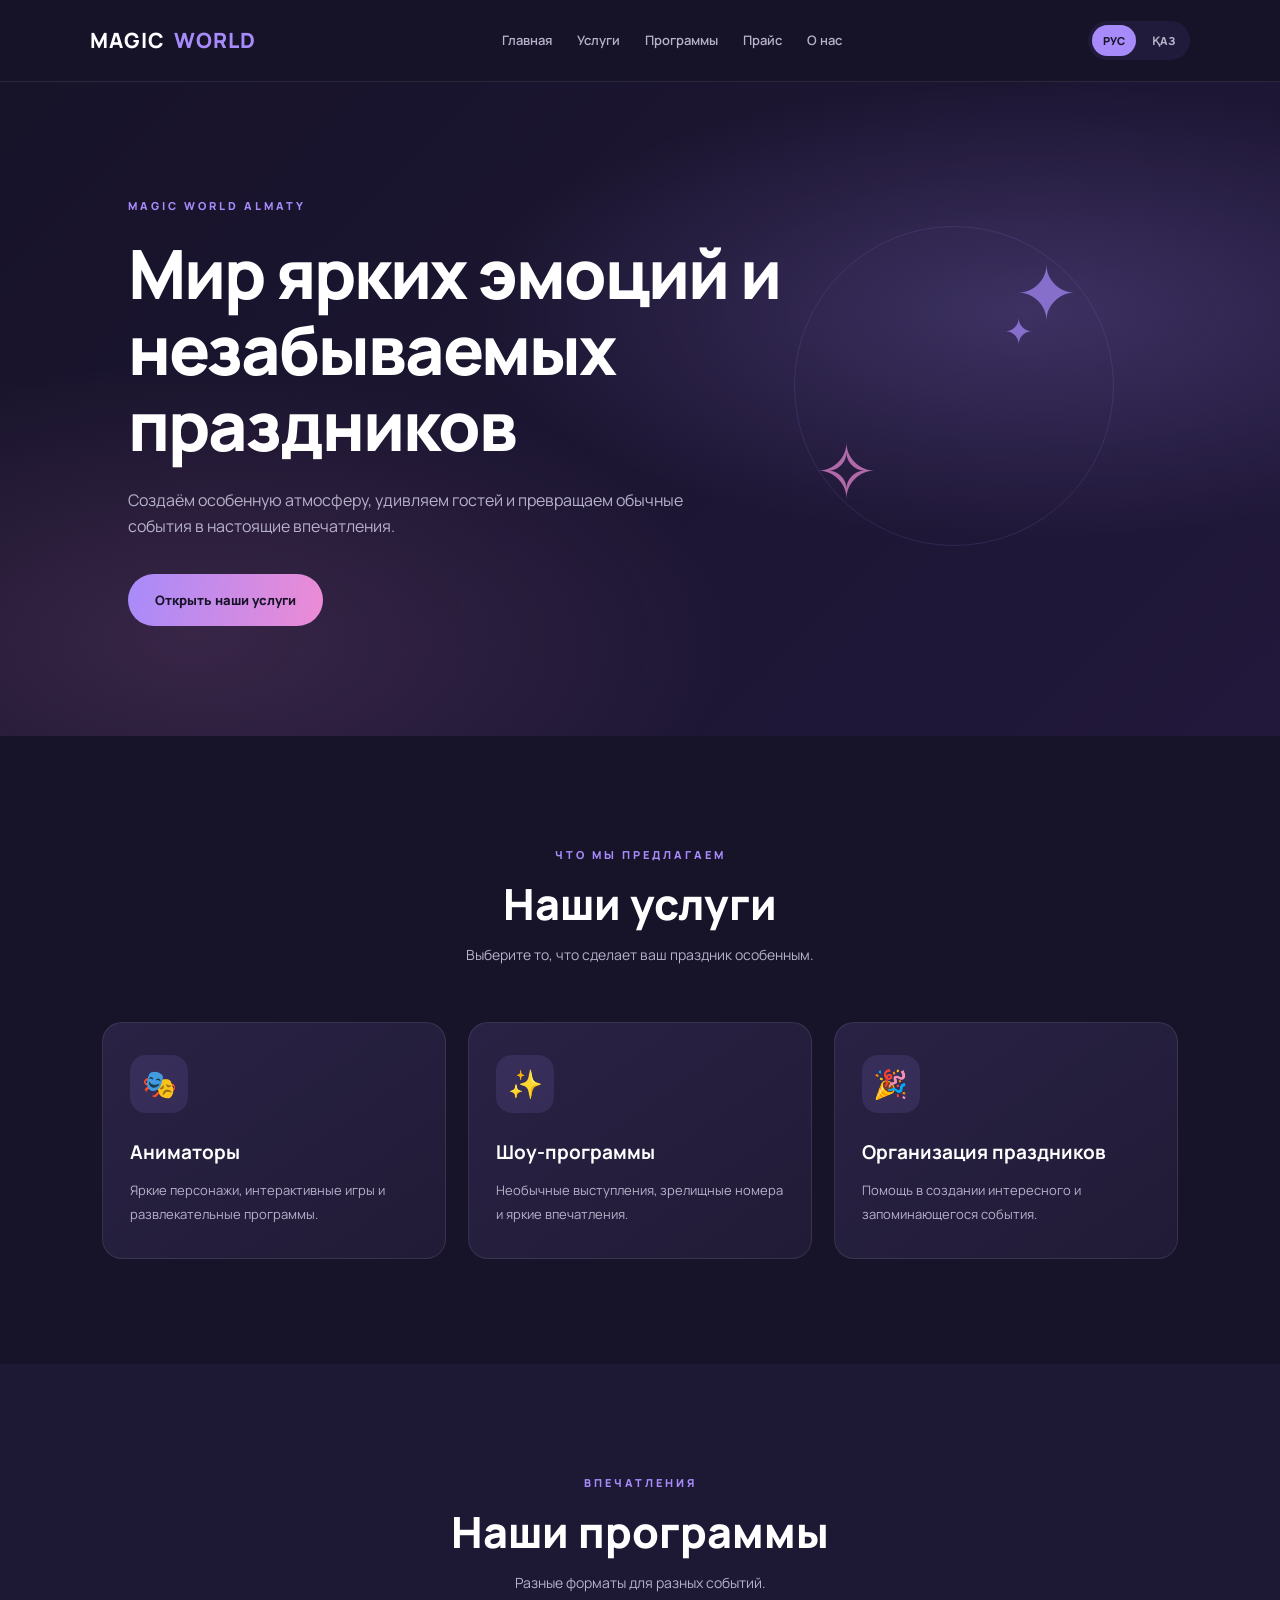
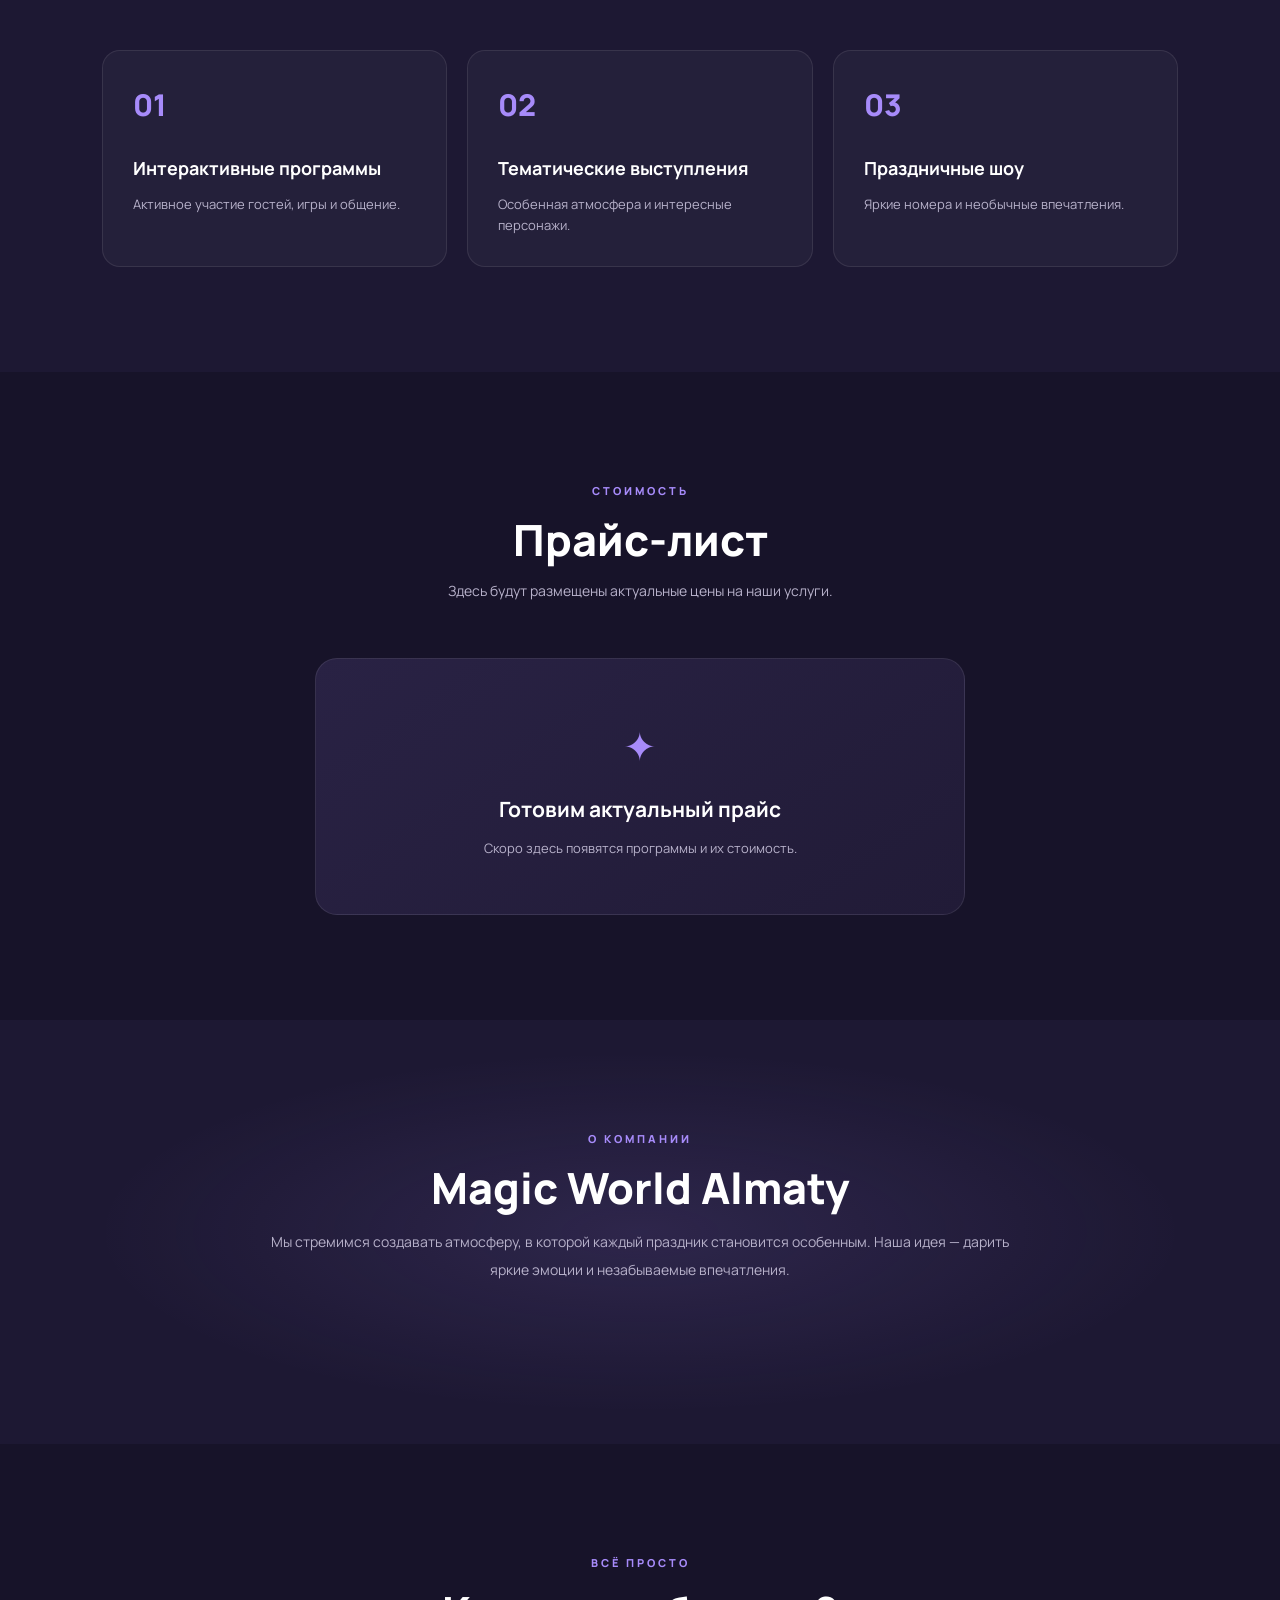
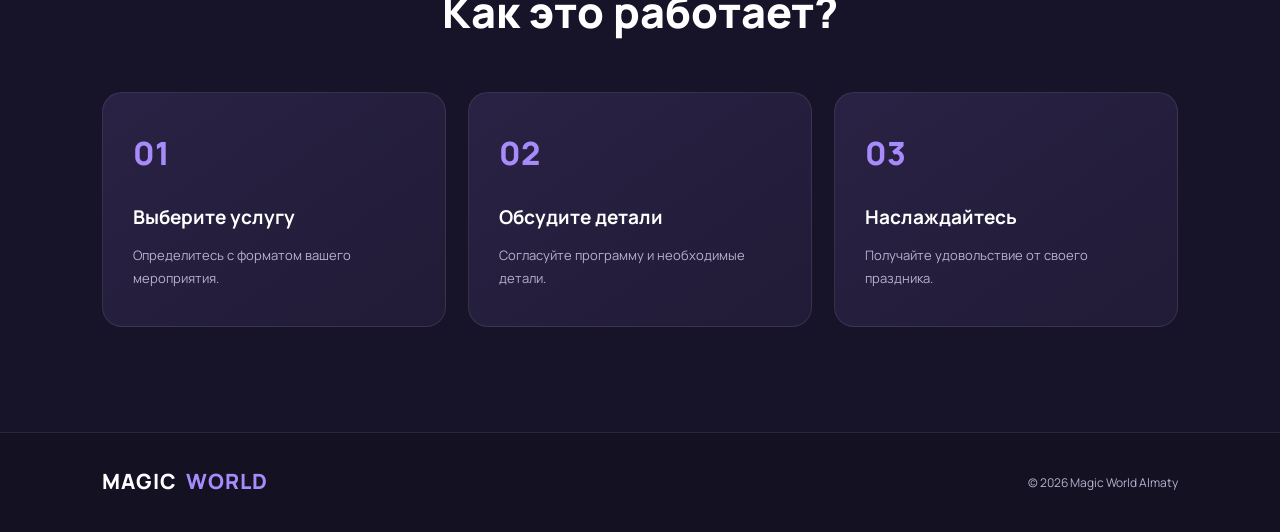
==== index.html @ 29c9ef35 "Add files via upload" ====
<!DOCTYPE html>
<html lang="ru">
<head>
    <meta charset="UTF-8">
    <meta name="viewport" content="width=device-width, initial-scale=1.0">
    <meta name="theme-color" content="#171329">

    <title>Magic World Almaty</title>

    <meta name="description" content="Magic World Almaty — организация праздников, аниматоры и шоу-программы.">

    <link rel="preconnect" href="https://fonts.googleapis.com">
    <link rel="preconnect" href="https://fonts.gstatic.com" crossorigin>
    <link href="https://fonts.googleapis.com/css2?family=Manrope:wght@400;500;600;700;800&display=swap" rel="stylesheet">

    <link rel="stylesheet" href="style.css">
</head>

<body>

<!-- HEADER -->

<header class="header">
    <a href="#home" class="logo">
        MAGIC <span>WORLD</span>
    </a>

    <nav class="nav">
        <a href="#home" data-ru="Главная" data-kz="Басты бет">Главная</a>
        <a href="#services" data-ru="Услуги" data-kz="Қызметтер">Услуги</a>
        <a href="#programs" data-ru="Программы" data-kz="Бағдарламалар">Программы</a>
        <a href="#prices" data-ru="Прайс" data-kz="Бағалар">Прайс</a>
        <a href="#about" data-ru="О нас" data-kz="Біз туралы">О нас</a>
    </nav>

    <div class="language">
        <button class="lang-btn active" data-lang="ru">РУС</button>
        <button class="lang-btn" data-lang="kz">ҚАЗ</button>
    </div>
</header>


<main>

    <!-- HERO -->

    <section class="hero" id="home">

        <div class="hero-content">

            <span class="eyebrow">
                MAGIC WORLD ALMATY
            </span>

            <h1
                data-ru="Мир ярких эмоций и незабываемых праздников"
                data-kz="Жарқын эмоциялар мен ұмытылмас мерекелер әлемі">
                Мир ярких эмоций и незабываемых праздников
            </h1>

            <p
                data-ru="Создаём особенную атмосферу, удивляем гостей и превращаем обычные события в настоящие впечатления."
                data-kz="Ерекше атмосфера сыйлап, қонақтарды таңғалдырып, қарапайым күндерді ұмытылмас сәттерге айналдырамыз.">
                Создаём особенную атмосферу, удивляем гостей и превращаем обычные события в настоящие впечатления.
            </p>

            <a href="#services" class="button"
               data-ru="Открыть наши услуги"
               data-kz="Қызметтерімізді көру">
                Открыть наши услуги
            </a>

        </div>

        <div class="hero-decoration">
            <span>✦</span>
            <span>✧</span>
            <span>✦</span>
        </div>

    </section>


    <!-- SERVICES -->

    <section class="section" id="services">

        <div class="section-title">

            <span class="eyebrow"
                  data-ru="ЧТО МЫ ПРЕДЛАГАЕМ"
                  data-kz="БІЗ НЕ ҰСЫНАМЫЗ">
                ЧТО МЫ ПРЕДЛАГАЕМ
            </span>

            <h2 data-ru="Наши услуги"
                data-kz="Біздің қызметтер">
                Наши услуги
            </h2>

            <p data-ru="Выберите то, что сделает ваш праздник особенным."
               data-kz="Мерекеңізді ерекше ететін қызметті таңдаңыз.">
                Выберите то, что сделает ваш праздник особенным.
            </p>

        </div>


        <div class="cards">

            <article class="card">
                <div class="card-icon">🎭</div>

                <h3 data-ru="Аниматоры"
                    data-kz="Аниматорлар">
                    Аниматоры
                </h3>

                <p data-ru="Яркие персонажи, интерактивные игры и развлекательные программы."
                   data-kz="Жарқын кейіпкерлер, интерактивті ойындар мен ойын-сауық бағдарламалары.">
                    Яркие персонажи, интерактивные игры и развлекательные программы.
                </p>
            </article>


            <article class="card">
                <div class="card-icon">✨</div>

                <h3 data-ru="Шоу-программы"
                    data-kz="Шоу бағдарламалар">
                    Шоу-программы
                </h3>

                <p data-ru="Необычные выступления, зрелищные номера и яркие впечатления."
                   data-kz="Ерекше қойылымдар, әсерлі өнер көрсету және жарқын әсерлер.">
                    Необычные выступления, зрелищные номера и яркие впечатления.
                </p>
            </article>


            <article class="card">
                <div class="card-icon">🎉</div>

                <h3 data-ru="Организация праздников"
                    data-kz="Мерекелерді ұйымдастыру">
                    Организация праздников
                </h3>

                <p data-ru="Помощь в создании интересного и запоминающегося события."
                   data-kz="Қызықты әрі есте қалатын іс-шара ұйымдастыруға көмектесеміз.">
                    Помощь в создании интересного и запоминающегося события.
                </p>
            </article>

        </div>

    </section>


    <!-- PROGRAMS -->

    <section class="section programs-section" id="programs">

        <div class="section-title">

            <span class="eyebrow"
                  data-ru="ВПЕЧАТЛЕНИЯ"
                  data-kz="ӘСЕРЛЕР">
                ВПЕЧАТЛЕНИЯ
            </span>

            <h2 data-ru="Наши программы"
                data-kz="Біздің бағдарламалар">
                Наши программы
            </h2>

            <p data-ru="Разные форматы для разных событий."
               data-kz="Әртүрлі іс-шараларға арналған бағдарламалар.">
                Разные форматы для разных событий.
            </p>

        </div>


        <div class="program-grid">

            <article class="program-card">
                <span class="program-number">01</span>

                <h3 data-ru="Интерактивные программы"
                    data-kz="Интерактивті бағдарламалар">
                    Интерактивные программы
                </h3>

                <p data-ru="Активное участие гостей, игры и общение."
                   data-kz="Қонақтардың белсенді қатысуы, ойындар мен қарым-қатынас.">
                    Активное участие гостей, игры и общение.
                </p>
            </article>


            <article class="program-card">
                <span class="program-number">02</span>

                <h3 data-ru="Тематические выступления"
                    data-kz="Тақырыптық қойылымдар">
                    Тематические выступления
                </h3>

                <p data-ru="Особенная атмосфера и интересные персонажи."
                   data-kz="Ерекше атмосфера мен қызықты кейіпкерлер.">
                    Особенная атмосфера и интересные персонажи.
                </p>
            </article>


            <article class="program-card">
                <span class="program-number">03</span>

                <h3 data-ru="Праздничные шоу"
                    data-kz="Мерекелік шоулар">
                    Праздничные шоу
                </h3>

                <p data-ru="Яркие номера и необычные впечатления."
                   data-kz="Жарқын қойылымдар мен ерекше әсерлер.">
                    Яркие номера и необычные впечатления.
                </p>
            </article>

        </div>

    </section>


    <!-- PRICES -->

    <section class="section price-section" id="prices">

        <div class="section-title">

            <span class="eyebrow"
                  data-ru="СТОИМОСТЬ"
                  data-kz="ҚҰНЫ">
                СТОИМОСТЬ
            </span>

            <h2 data-ru="Прайс-лист"
                data-kz="Бағалар тізімі">
                Прайс-лист
            </h2>

            <p data-ru="Здесь будут размещены актуальные цены на наши услуги."
               data-kz="Мұнда қызметтеріміздің өзекті бағалары орналастырылады.">
                Здесь будут размещены актуальные цены на наши услуги.
            </p>

        </div>


        <div class="price-placeholder">

            <span class="price-icon">✦</span>

            <h3 data-ru="Готовим актуальный прайс"
                data-kz="Өзекті бағаларды дайындап жатырмыз">
                Готовим актуальный прайс
            </h3>

            <p data-ru="Скоро здесь появятся программы и их стоимость."
               data-kz="Жақында мұнда бағдарламалар мен олардың бағалары пайда болады.">
                Скоро здесь появятся программы и их стоимость.
            </p>

        </div>

    </section>


    <!-- ABOUT -->

    <section class="section about-section" id="about">

        <div class="section-title">

            <span class="eyebrow"
                  data-ru="О КОМПАНИИ"
                  data-kz="КОМПАНИЯ ТУРАЛЫ">
                О КОМПАНИИ
            </span>

            <h2>Magic World Almaty</h2>

            <p data-ru="Мы стремимся создавать атмосферу, в которой каждый праздник становится особенным. Наша идея — дарить яркие эмоции и незабываемые впечатления."
               data-kz="Біз әр мерекені ерекше ететін атмосфера құруға тырысамыз. Біздің мақсатымыз — жарқын эмоциялар мен ұмытылмас әсерлер сыйлау.">
                Мы стремимся создавать атмосферу, в которой каждый праздник становится особенным. Наша идея — дарить яркие эмоции и незабываемые впечатления.
            </p>

        </div>

    </section>


    <!-- ORDER -->

    <section class="section order-section">

        <div class="section-title">

            <span class="eyebrow"
                  data-ru="ВСЁ ПРОСТО"
                  data-kz="БӘРІ ОҢАЙ">
                ВСЁ ПРОСТО
            </span>

            <h2 data-ru="Как это работает?"
                data-kz="Бұл қалай жұмыс істейді?">
                Как это работает?
            </h2>

        </div>


        <div class="cards">

            <article class="card">
                <span class="step">01</span>

                <h3 data-ru="Выберите услугу"
                    data-kz="Қызметті таңдаңыз">
                    Выберите услугу
                </h3>

                <p data-ru="Определитесь с форматом вашего мероприятия."
                   data-kz="Іс-шараңыздың форматын анықтаңыз.">
                    Определитесь с форматом вашего мероприятия.
                </p>
            </article>


            <article class="card">
                <span class="step">02</span>

                <h3 data-ru="Обсудите детали"
                    data-kz="Мәліметтерді талқылаңыз">
                    Обсудите детали
                </h3>

                <p data-ru="Согласуйте программу и необходимые детали."
                   data-kz="Бағдарлама мен қажетті мәліметтерді келісіңіз.">
                    Согласуйте программу и необходимые детали.
                </p>
            </article>


            <article class="card">
                <span class="step">03</span>

                <h3 data-ru="Наслаждайтесь"
                    data-kz="Ләззат алыңыз">
                    Наслаждайтесь
                </h3>

                <p data-ru="Получайте удовольствие от своего праздника."
                   data-kz="Мерекеңізден ләззат алыңыз.">
                    Получайте удовольствие от своего праздника.
                </p>
            </article>

        </div>

    </section>

</main>


<!-- FOOTER -->

<footer class="footer">
    <a href="#home" class="logo">
        MAGIC <span>WORLD</span>
    </a>

    <p>© 2026 Magic World Almaty</p>
</footer>


<script src="script.js"></script>

</body>
</html>
---- style.css ----
/* =========================
   ОСНОВНЫЕ НАСТРОЙКИ
========================= */

:root {
    --background: #171329;
    --background-light: #211b3b;
    --card: #241e40;
    --accent: #a78bfa;
    --accent-pink: #ed8bd5;
    --text: #ffffff;
    --muted: #b7b1ca;
    --border: rgba(255,255,255,0.09);
}

* {
    margin: 0;
    padding: 0;
    box-sizing: border-box;
}

html {
    scroll-behavior: smooth;
    scroll-padding-top: 90px;
}

body {
    font-family: 'Manrope', sans-serif;
    background: var(--background);
    color: var(--text);
    line-height: 1.6;
    overflow-x: hidden;
}

a {
    color: inherit;
    text-decoration: none;
}

button {
    font: inherit;
}


/* =========================
   HEADER
========================= */

.header {
    width: 100%;
    min-height: 82px;
    padding: 18px 7%;
    display: flex;
    align-items: center;
    justify-content: space-between;
    gap: 25px;
    background: rgba(23,19,41,0.94);
    border-bottom: 1px solid var(--border);
    position: sticky;
    top: 0;
    z-index: 100;
    backdrop-filter: blur(18px);
}

.logo {
    font-size: 21px;
    font-weight: 800;
    letter-spacing: 1px;
    white-space: nowrap;
}

.logo span {
    color: var(--accent);
    margin-left: 4px;
}

.nav {
    display: flex;
    align-items: center;
    justify-content: center;
    gap: 25px;
}

.nav a {
    color: var(--muted);
    font-size: 13px;
    font-weight: 600;
    transition: 0.3s;
}

.nav a:hover {
    color: var(--accent);
}

.language {
    display: flex;
    align-items: center;
    gap: 5px;
    padding: 4px;
    background: var(--background-light);
    border-radius: 30px;
}

.lang-btn {
    border: none;
    background: transparent;
    color: var(--muted);
    padding: 7px 11px;
    border-radius: 25px;
    cursor: pointer;
    font-size: 11px;
    font-weight: 800;
    transition: 0.3s;
}

.lang-btn.active {
    background: var(--accent);
    color: #171329;
}


/* =========================
   HERO
========================= */

.hero {
    min-height: 650px;
    padding: 110px 10%;
    position: relative;
    display: flex;
    align-items: center;
    overflow: hidden;
    background:
        radial-gradient(ellipse at 80% 35%, rgba(167,139,250,0.23), transparent 38%),
        radial-gradient(ellipse at 15% 85%, rgba(237,139,213,0.14), transparent 35%),
        linear-gradient(135deg, #171329, #21183b);
}

.hero-content {
    max-width: 760px;
    position: relative;
    z-index: 2;
}

.eyebrow {
    display: inline-block;
    color: var(--accent);
    font-size: 11px;
    font-weight: 800;
    letter-spacing: 3px;
    margin-bottom: 20px;
}

.hero h1 {
    font-size: clamp(38px, 5.5vw, 68px);
    line-height: 1.12;
    font-weight: 800;
    letter-spacing: -2px;
    max-width: 800px;
    margin-bottom: 25px;
}

.hero p {
    color: var(--muted);
    font-size: 16px;
    max-width: 570px;
    margin-bottom: 35px;
}

.button {
    display: inline-flex;
    align-items: center;
    justify-content: center;
    min-height: 52px;
    padding: 14px 27px;
    border-radius: 30px;
    background: linear-gradient(100deg, var(--accent), var(--accent-pink));
    color: #171329;
    font-size: 13px;
    font-weight: 800;
    transition: 0.3s;
}

.button:hover {
    transform: translateY(-4px);
    box-shadow: 0 12px 35px rgba(167,139,250,0.25);
}

.hero-decoration {
    position: absolute;
    right: 13%;
    top: 22%;
    width: 320px;
    height: 320px;
    border: 1px solid rgba(167,139,250,0.2);
    border-radius: 50%;
    display: flex;
    align-items: center;
    justify-content: center;
    color: var(--accent);
    font-size: 75px;
    opacity: 0.7;
}

.hero-decoration span:nth-child(1) {
    position: absolute;
    top: 5px;
    right: 35px;
}

.hero-decoration span:nth-child(2) {
    position: absolute;
    bottom: 15px;
    left: 20px;
    color: var(--accent-pink);
}

.hero-decoration span:nth-child(3) {
    font-size: 35px;
    transform: translate(65px, -55px);
}


/* =========================
   ОБЩИЕ СЕКЦИИ
========================= */

.section {
    padding: 105px 8%;
}

.section-title {
    max-width: 680px;
    margin: 0 auto 55px;
    text-align: center;
}

.section-title h2 {
    font-size: clamp(30px, 4vw, 43px);
    line-height: 1.2;
    margin-bottom: 15px;
    font-weight: 800;
}

.section-title p {
    color: var(--muted);
    font-size: 14px;
}

.section-title .eyebrow {
    margin-bottom: 14px;
}


/* =========================
   КАРТОЧКИ УСЛУГ
========================= */

.cards {
    display: grid;
    grid-template-columns: repeat(3, 1fr);
    gap: 22px;
    max-width: 1150px;
    margin: 0 auto;
}

.card {
    padding: 32px 27px;
    background: linear-gradient(145deg, #292244, #211b37);
    border: 1px solid var(--border);
    border-radius: 20px;
    transition: 0.3s;
}

.card:hover {
    transform: translateY(-7px);
    border-color: rgba(167,139,250,0.5);
    box-shadow: 0 18px 45px rgba(0,0,0,0.2);
}

.card-icon {
    width: 58px;
    height: 58px;
    display: flex;
    align-items: center;
    justify-content: center;
    background: rgba(167,139,250,0.12);
    border-radius: 16px;
    font-size: 28px;
    margin-bottom: 24px;
}

.card h3 {
    font-size: 19px;
    margin-bottom: 12px;
}

.card p {
    color: var(--muted);
    font-size: 13px;
    line-height: 1.8;
}


/* =========================
   ПРОГРАММЫ
========================= */

.programs-section {
    background: #1d1833;
}

.program-grid {
    display: grid;
    grid-template-columns: repeat(3, 1fr);
    gap: 20px;
    max-width: 1150px;
    margin: 0 auto;
}

.program-card {
    padding: 30px;
    border-radius: 18px;
    background: rgba(255,255,255,0.035);
    border: 1px solid var(--border);
    transition: 0.3s;
}

.program-card:hover {
    background: rgba(167,139,250,0.08);
    border-color: var(--accent);
}

.program-number {
    display: block;
    color: var(--accent);
    font-size: 30px;
    font-weight: 800;
    margin-bottom: 25px;
}

.program-card h3 {
    font-size: 18px;
    margin-bottom: 12px;
}

.program-card p {
    color: var(--muted);
    font-size: 13px;
}


/* =========================
   ПРАЙС
========================= */

.price-placeholder {
    max-width: 650px;
    margin: 0 auto;
    padding: 55px 30px;
    text-align: center;
    border-radius: 22px;
    background: linear-gradient(145deg, #292244, #211b37);
    border: 1px solid var(--border);
}

.price-icon {
    display: block;
    font-size: 40px;
    color: var(--accent);
    margin-bottom: 15px;
}

.price-placeholder h3 {
    font-size: 21px;
    margin-bottom: 12px;
}

.price-placeholder p {
    color: var(--muted);
    font-size: 13px;
}


/* =========================
   О НАС
========================= */

.about-section {
    background:
        radial-gradient(ellipse at 50% 50%, rgba(167,139,250,0.12), transparent 60%),
        #1d1833;
}

.about-section .section-title {
    max-width: 760px;
}

.about-section .section-title p {
    line-height: 2;
}


/* =========================
   КАК ЗАКАЗАТЬ
========================= */

.step {
    display: block;
    color: var(--accent);
    font-size: 32px;
    font-weight: 800;
    margin-bottom: 22px;
}

.order-section .card {
    padding: 35px 30px;
}


/* =========================
   FOOTER
========================= */

.footer {
    min-height: 100px;
    padding: 25px 8%;
    display: flex;
    align-items: center;
    justify-content: space-between;
    gap: 20px;
    border-top: 1px solid var(--border);
    background: #141123;
}

.footer p {
    color: var(--muted);
    font-size: 12px;
}


/* =========================
   АНИМАЦИИ
========================= */

@keyframes fadeUp {
    from {
        opacity: 0;
        transform: translateY(25px);
    }

    to {
        opacity: 1;
        transform: translateY(0);
    }
}

.hero-content {
    animation: fadeUp 0.8s ease both;
}


/* =========================
   АДАПТАЦИЯ
========================= */

@media (max-width: 950px) {

    .header {
        padding: 17px 5%;
        flex-wrap: wrap;
    }

    .nav {
        order: 3;
        width: 100%;
        justify-content: center;
        flex-wrap: wrap;
        gap: 16px;
    }

    .hero {
        min-height: 570px;
        padding: 90px 7%;
    }

    .hero-decoration {
        right: -100px;
        opacity: 0.25;
    }

    .section {
        padding: 85px 6%;
    }

    .cards,
    .program-grid {
        grid-template-columns: repeat(2, 1fr);
    }
}


@media (max-width: 600px) {

    .header {
        min-height: auto;
        gap: 12px;
    }

    .logo {
        font-size: 18px;
    }

    .nav {
        gap: 12px 18px;
    }

    .nav a {
        font-size: 11px;
    }

    .lang-btn {
        padding: 6px 9px;
        font-size: 10px;
    }

    .hero {
        min-height: 570px;
        padding: 85px 7%;
    }

    .hero h1 {
        font-size: 40px;
        letter-spacing: -1.5px;
    }

    .hero p {
        font-size: 14px;
    }

    .hero-decoration {
        width: 230px;
        height: 230px;
        right: -110px;
        top: 10%;
    }

    .section {
        padding: 75px 6%;
    }

    .section-title {
        margin-bottom: 38px;
    }

    .section-title h2 {
        font-size: 31px;
    }

    .cards,
    .program-grid {
        grid-template-columns: 1fr;
        gap: 15px;
    }

    .card,
    .program-card {
        padding: 26px 23px;
    }

    .price-placeholder {
        padding: 40px 20px;
    }

    .footer {
        flex-direction: column;
        text-align: center;
    }
}
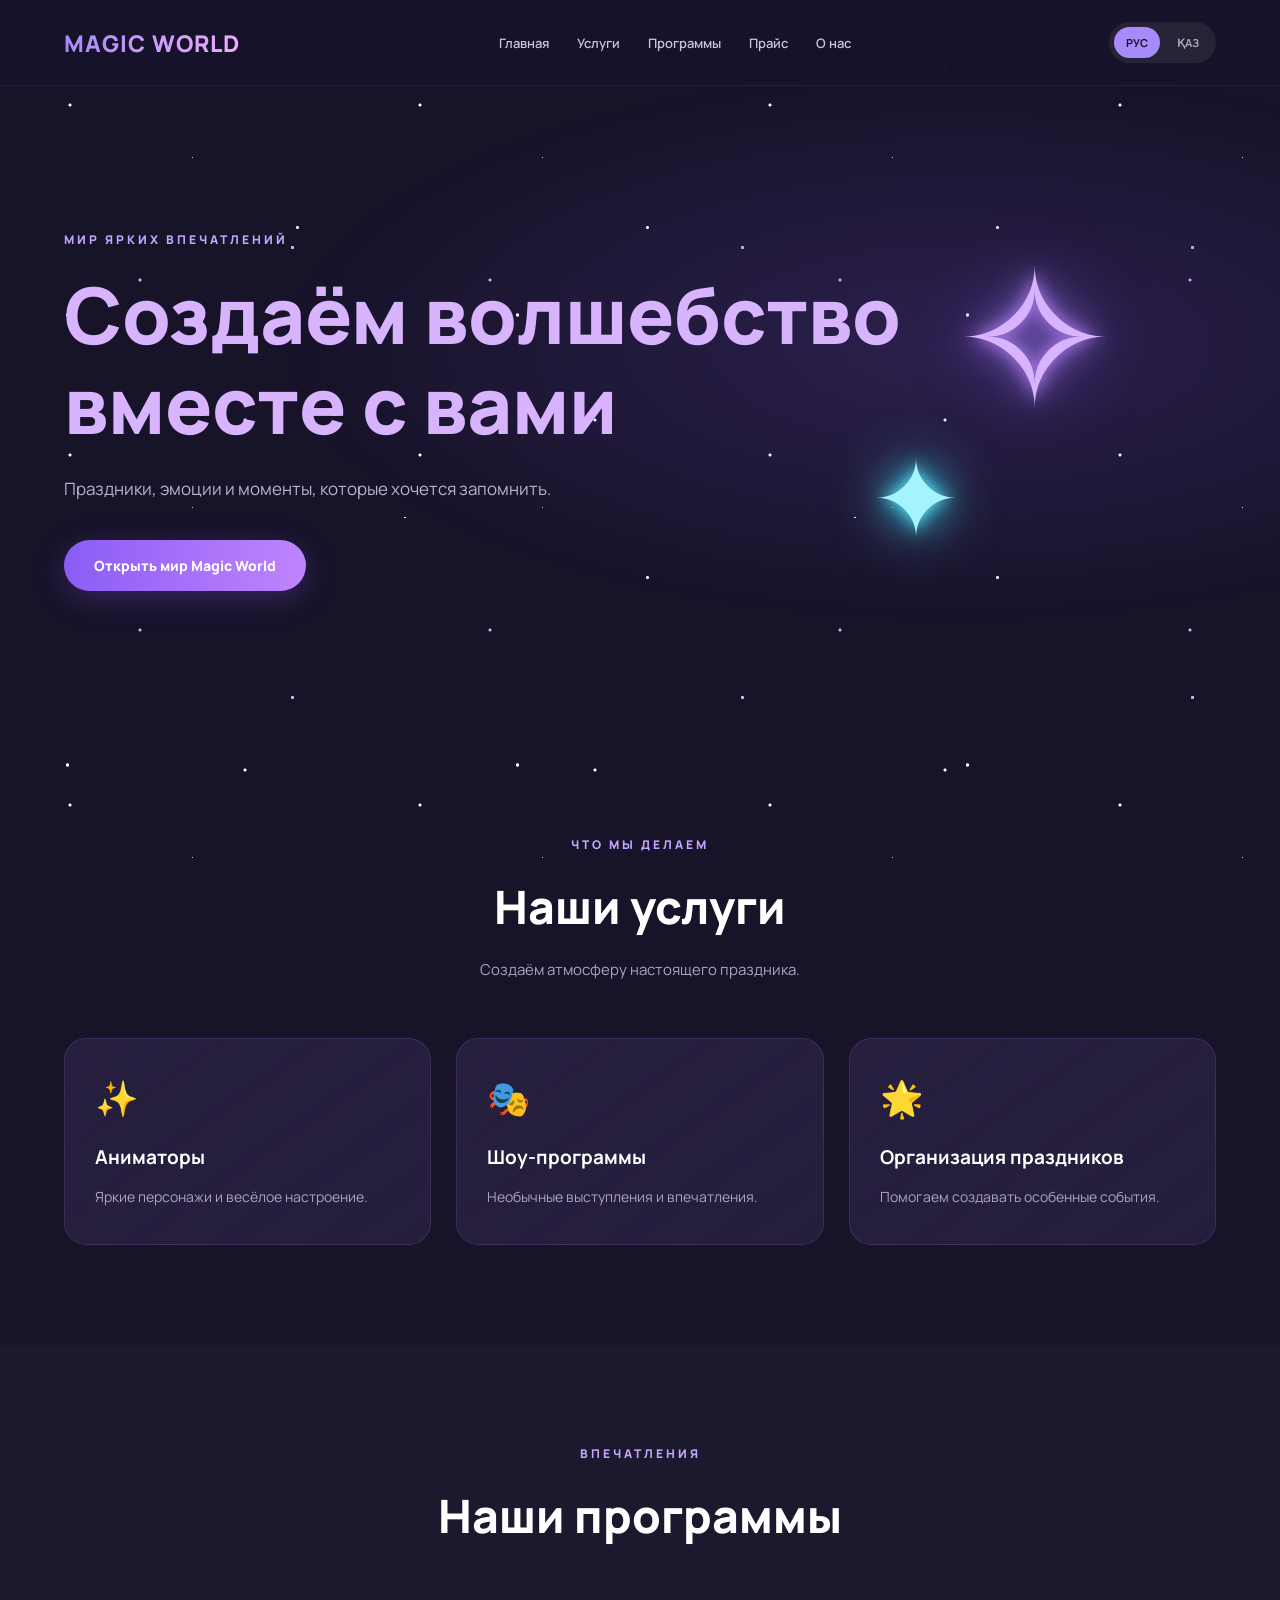
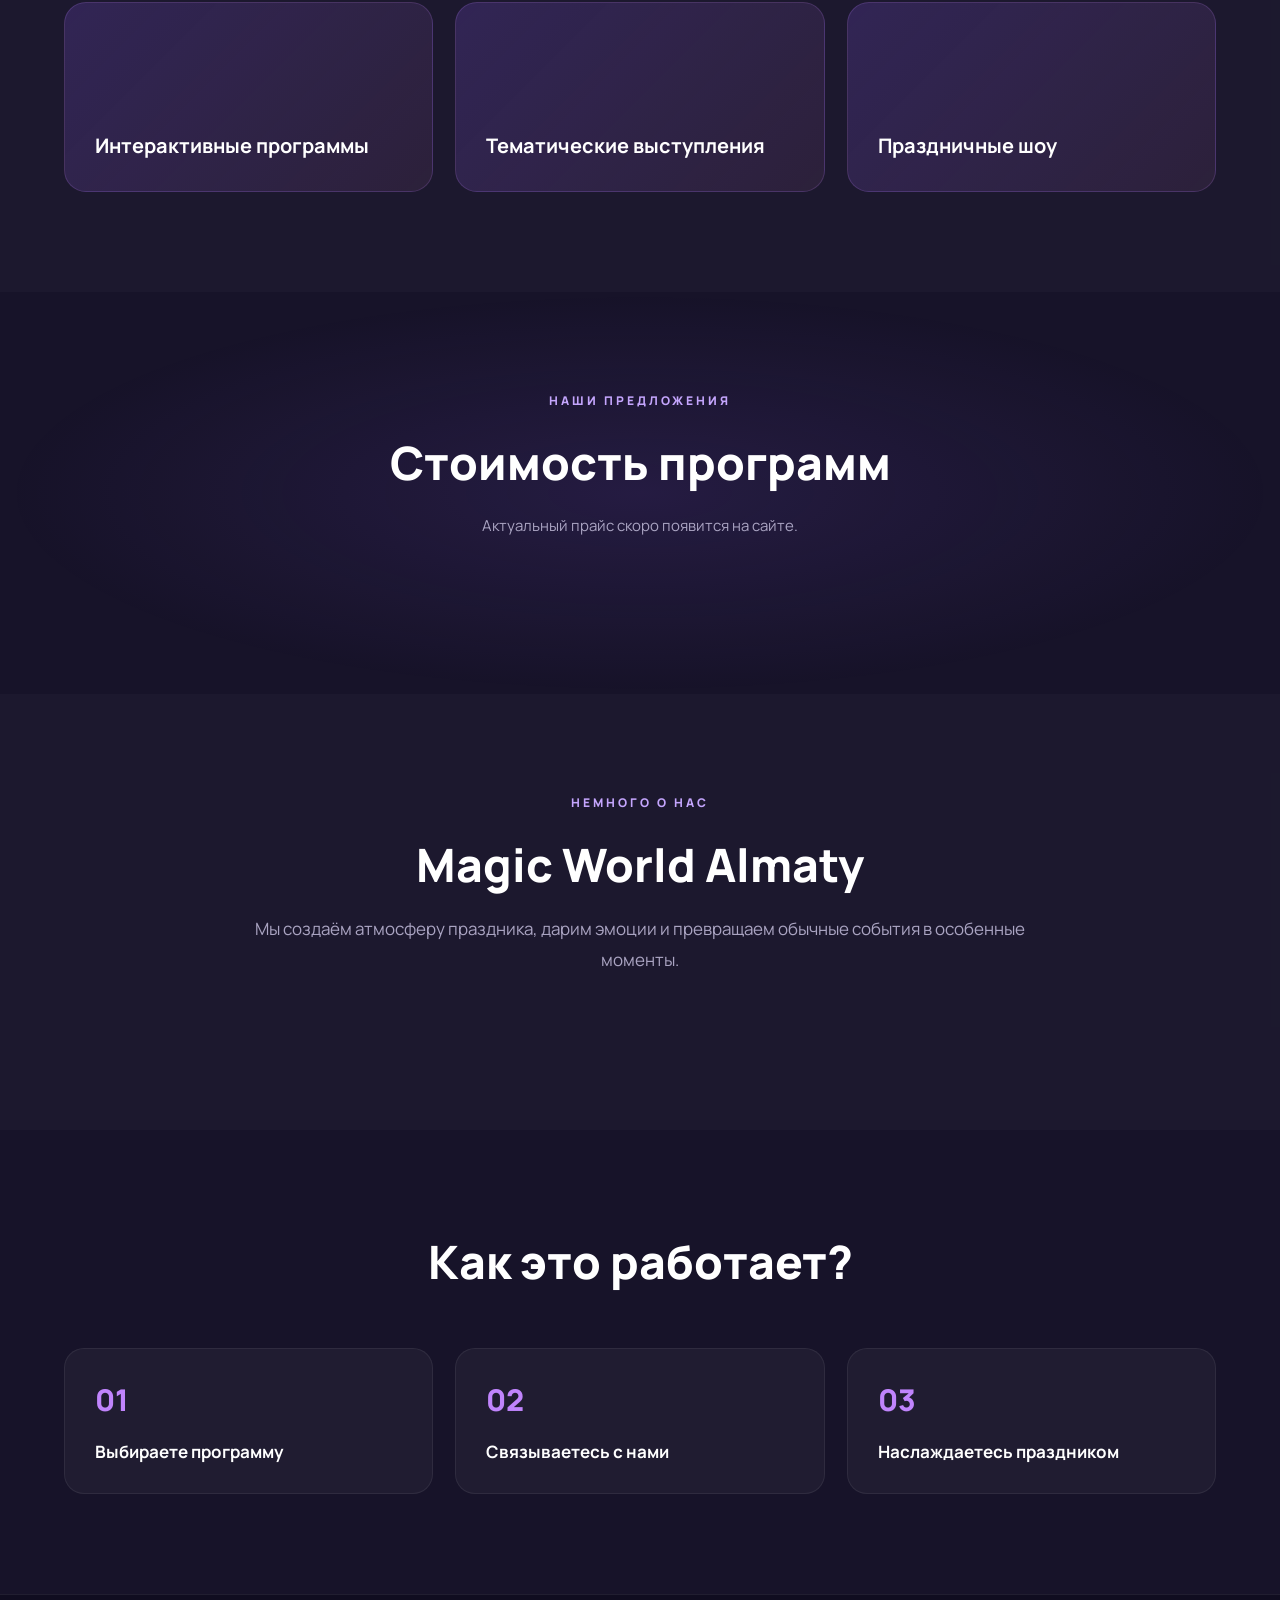
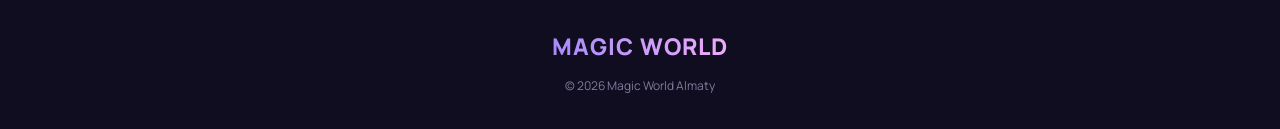
==== commit e4ec6c7f: "Update index.html" ====
--- a/index.html
+++ b/index.html
@@ -3,14 +3,13 @@
 <head>
     <meta charset="UTF-8">
     <meta name="viewport" content="width=device-width, initial-scale=1.0">
-    <meta name="theme-color" content="#171329">
 
     <title>Magic World Almaty</title>
-
-    <meta name="description" content="Magic World Almaty — организация праздников, аниматоры и шоу-программы.">
+    <meta name="description" content="Magic World Almaty — мир ярких праздников и незабываемых впечатлений.">
 
     <link rel="preconnect" href="https://fonts.googleapis.com">
     <link rel="preconnect" href="https://fonts.gstatic.com" crossorigin>
+
     <link href="https://fonts.googleapis.com/css2?family=Manrope:wght@400;500;600;700;800&display=swap" rel="stylesheet">
 
     <link rel="stylesheet" href="style.css">
@@ -18,374 +17,286 @@
 
 <body>
 
-<!-- HEADER -->
-
-<header class="header">
-    <a href="#home" class="logo">
-        MAGIC <span>WORLD</span>
-    </a>
-
-    <nav class="nav">
-        <a href="#home" data-ru="Главная" data-kz="Басты бет">Главная</a>
-        <a href="#services" data-ru="Услуги" data-kz="Қызметтер">Услуги</a>
-        <a href="#programs" data-ru="Программы" data-kz="Бағдарламалар">Программы</a>
-        <a href="#prices" data-ru="Прайс" data-kz="Бағалар">Прайс</a>
-        <a href="#about" data-ru="О нас" data-kz="Біз туралы">О нас</a>
-    </nav>
-
-    <div class="language">
-        <button class="lang-btn active" data-lang="ru">РУС</button>
-        <button class="lang-btn" data-lang="kz">ҚАЗ</button>
-    </div>
-</header>
-
-
-<main>
-
-    <!-- HERO -->
-
-    <section class="hero" id="home">
-
-        <div class="hero-content">
-
-            <span class="eyebrow">
-                MAGIC WORLD ALMATY
-            </span>
-
-            <h1
-                data-ru="Мир ярких эмоций и незабываемых праздников"
-                data-kz="Жарқын эмоциялар мен ұмытылмас мерекелер әлемі">
-                Мир ярких эмоций и незабываемых праздников
-            </h1>
-
-            <p
-                data-ru="Создаём особенную атмосферу, удивляем гостей и превращаем обычные события в настоящие впечатления."
-                data-kz="Ерекше атмосфера сыйлап, қонақтарды таңғалдырып, қарапайым күндерді ұмытылмас сәттерге айналдырамыз.">
-                Создаём особенную атмосферу, удивляем гостей и превращаем обычные события в настоящие впечатления.
-            </p>
-
-            <a href="#services" class="button"
-               data-ru="Открыть наши услуги"
-               data-kz="Қызметтерімізді көру">
-                Открыть наши услуги
+    <!-- ЗВЁЗДНЫЙ ФОН -->
+    <div class="stars"></div>
+
+    <!-- ШАПКА -->
+    <header class="header">
+        <div class="container header-content">
+
+            <a href="#home" class="logo">
+                MAGIC WORLD
             </a>
 
+            <nav class="nav">
+                <a href="#home" data-ru="Главная" data-kz="Басты бет">Главная</a>
+                <a href="#services" data-ru="Услуги" data-kz="Қызметтер">Услуги</a>
+                <a href="#programs" data-ru="Программы" data-kz="Бағдарламалар">Программы</a>
+                <a href="#prices" data-ru="Прайс" data-kz="Бағалар">Прайс</a>
+                <a href="#about" data-ru="О нас" data-kz="Біз туралы">О нас</a>
+            </nav>
+
+            <div class="language-switch">
+                <button class="lang-btn active" data-lang="ru">РУС</button>
+                <button class="lang-btn" data-lang="kz">ҚАЗ</button>
+            </div>
+
         </div>
-
-        <div class="hero-decoration">
-            <span>✦</span>
-            <span>✧</span>
-            <span>✦</span>
+    </header>
+
+
+    <!-- ГЛАВНАЯ -->
+    <main>
+
+        <section class="hero" id="home">
+            <div class="container hero-content">
+
+                <p class="hero-label"
+                   data-ru="МИР ЯРКИХ ВПЕЧАТЛЕНИЙ"
+                   data-kz="ЖАРҚЫН ӘСЕРЛЕР ӘЛЕМІ">
+                    МИР ЯРКИХ ВПЕЧАТЛЕНИЙ
+                </p>
+
+                <h1>
+                    <span data-ru="Создаём" data-kz="Біз">Создаём</span>
+                    <span class="gradient-text"
+                          data-ru="волшебство"
+                          data-kz="ғажайып">
+                        волшебство
+                    </span>
+                    <br>
+                    <span data-ru="вместе с вами"
+                          data-kz="сізбен бірге">
+                        вместе с вами
+                    </span>
+                </h1>
+
+                <p class="hero-description"
+                   data-ru="Праздники, эмоции и моменты, которые хочется запомнить."
+                   data-kz="Есте қалатын мерекелер, эмоциялар мен сәттер.">
+                    Праздники, эмоции и моменты, которые хочется запомнить.
+                </p>
+
+                <a href="#services" class="main-button"
+                   data-ru="Открыть мир Magic World"
+                   data-kz="Magic World әлемін ашу">
+                    Открыть мир Magic World
+                </a>
+
+            </div>
+        </section>
+
+
+        <!-- УСЛУГИ -->
+        <section class="section" id="services">
+            <div class="container">
+
+                <div class="section-heading">
+                    <p class="section-label"
+                       data-ru="ЧТО МЫ ДЕЛАЕМ"
+                       data-kz="БІЗ НЕ ІСТЕЙМІЗ">
+                        ЧТО МЫ ДЕЛАЕМ
+                    </p>
+
+                    <h2 data-ru="Наши услуги"
+                        data-kz="Біздің қызметтер">
+                        Наши услуги
+                    </h2>
+
+                    <p data-ru="Создаём атмосферу настоящего праздника."
+                       data-kz="Нағыз мерекелік көңіл күй сыйлаймыз.">
+                        Создаём атмосферу настоящего праздника.
+                    </p>
+                </div>
+
+                <div class="services-grid">
+
+                    <div class="service-card">
+                        <div class="card-icon">✨</div>
+                        <h3 data-ru="Аниматоры" data-kz="Аниматорлар">Аниматоры</h3>
+                        <p data-ru="Яркие персонажи и весёлое настроение."
+                           data-kz="Жарқын кейіпкерлер мен көтеріңкі көңіл күй.">
+                            Яркие персонажи и весёлое настроение.
+                        </p>
+                    </div>
+
+                    <div class="service-card">
+                        <div class="card-icon">🎭</div>
+                        <h3 data-ru="Шоу-программы" data-kz="Шоу бағдарламалар">Шоу-программы</h3>
+                        <p data-ru="Необычные выступления и впечатления."
+                           data-kz="Ерекше қойылымдар мен әсерлер.">
+                            Необычные выступления и впечатления.
+                        </p>
+                    </div>
+
+                    <div class="service-card">
+                        <div class="card-icon">🌟</div>
+                        <h3 data-ru="Организация праздников"
+                            data-kz="Мерекелерді ұйымдастыру">
+                            Организация праздников
+                        </h3>
+                        <p data-ru="Помогаем создавать особенные события."
+                           data-kz="Ерекше іс-шаралар ұйымдастыруға көмектесеміз.">
+                            Помогаем создавать особенные события.
+                        </p>
+                    </div>
+
+                </div>
+            </div>
+        </section>
+
+
+        <!-- ПРОГРАММЫ -->
+        <section class="section programs-section" id="programs">
+            <div class="container">
+
+                <div class="section-heading">
+                    <p class="section-label"
+                       data-ru="ВПЕЧАТЛЕНИЯ"
+                       data-kz="ӘСЕРЛЕР">
+                        ВПЕЧАТЛЕНИЯ
+                    </p>
+
+                    <h2 data-ru="Наши программы"
+                        data-kz="Біздің бағдарламалар">
+                        Наши программы
+                    </h2>
+                </div>
+
+                <div class="programs-grid">
+
+                    <div class="program-card">
+                        <h3 data-ru="Интерактивные программы"
+                            data-kz="Интерактивті бағдарламалар">
+                            Интерактивные программы
+                        </h3>
+                    </div>
+
+                    <div class="program-card">
+                        <h3 data-ru="Тематические выступления"
+                            data-kz="Тақырыптық қойылымдар">
+                            Тематические выступления
+                        </h3>
+                    </div>
+
+                    <div class="program-card">
+                        <h3 data-ru="Праздничные шоу"
+                            data-kz="Мерекелік шоулар">
+                            Праздничные шоу
+                        </h3>
+                    </div>
+
+                </div>
+            </div>
+        </section>
+
+
+        <!-- ПРАЙС -->
+        <section class="section price-section" id="prices">
+            <div class="container">
+
+                <div class="section-heading">
+                    <p class="section-label"
+                       data-ru="НАШИ ПРЕДЛОЖЕНИЯ"
+                       data-kz="БІЗДІҢ ҰСЫНЫСТАР">
+                        НАШИ ПРЕДЛОЖЕНИЯ
+                    </p>
+
+                    <h2 data-ru="Стоимость программ"
+                        data-kz="Бағдарламалардың бағасы">
+                        Стоимость программ
+                    </h2>
+
+                    <p data-ru="Актуальный прайс скоро появится на сайте."
+                       data-kz="Жаңартылған бағалар жақында сайтта жарияланады.">
+                        Актуальный прайс скоро появится на сайте.
+                    </p>
+                </div>
+
+            </div>
+        </section>
+
+
+        <!-- О НАС -->
+        <section class="section about-section" id="about">
+            <div class="container">
+
+                <div class="section-heading">
+                    <p class="section-label"
+                       data-ru="НЕМНОГО О НАС"
+                       data-kz="БІЗ ТУРАЛЫ">
+                        НЕМНОГО О НАС
+                    </p>
+
+                    <h2 data-ru="Magic World Almaty"
+                        data-kz="Magic World Almaty">
+                        Magic World Almaty
+                    </h2>
+
+                    <p data-ru="Мы создаём атмосферу праздника, дарим эмоции и превращаем обычные события в особенные моменты."
+                       data-kz="Біз мерекелік көңіл күй сыйлап, қарапайым сәттерді ерекше естеліктерге айналдырамыз.">
+                        Мы создаём атмосферу праздника, дарим эмоции и превращаем обычные события в особенные моменты.
+                    </p>
+                </div>
+
+            </div>
+        </section>
+
+
+        <!-- КАК МЫ РАБОТАЕМ -->
+        <section class="section steps-section">
+            <div class="container">
+
+                <div class="section-heading">
+                    <h2 data-ru="Как это работает?"
+                        data-kz="Бұл қалай жұмыс істейді?">
+                        Как это работает?
+                    </h2>
+                </div>
+
+                <div class="steps-grid">
+
+                    <div class="step-card">
+                        <span>01</span>
+                        <h3 data-ru="Выбираете программу"
+                            data-kz="Бағдарламаны таңдайсыз">
+                            Выбираете программу
+                        </h3>
+                    </div>
+
+                    <div class="step-card">
+                        <span>02</span>
+                        <h3 data-ru="Связываетесь с нами"
+                            data-kz="Бізбен байланысасыз">
+                            Связываетесь с нами
+                        </h3>
+                    </div>
+
+                    <div class="step-card">
+                        <span>03</span>
+                        <h3 data-ru="Наслаждаетесь праздником"
+                            data-kz="Мерекеден ләззат аласыз">
+                            Наслаждаетесь праздником
+                        </h3>
+                    </div>
+
+                </div>
+            </div>
+        </section>
+
+    </main>
+
+
+    <!-- ПОДВАЛ -->
+    <footer class="footer">
+        <div class="container">
+            <a href="#home" class="logo">MAGIC WORLD</a>
+            <p>© 2026 Magic World Almaty</p>
         </div>
-
-    </section>
-
-
-    <!-- SERVICES -->
-
-    <section class="section" id="services">
-
-        <div class="section-title">
-
-            <span class="eyebrow"
-                  data-ru="ЧТО МЫ ПРЕДЛАГАЕМ"
-                  data-kz="БІЗ НЕ ҰСЫНАМЫЗ">
-                ЧТО МЫ ПРЕДЛАГАЕМ
-            </span>
-
-            <h2 data-ru="Наши услуги"
-                data-kz="Біздің қызметтер">
-                Наши услуги
-            </h2>
-
-            <p data-ru="Выберите то, что сделает ваш праздник особенным."
-               data-kz="Мерекеңізді ерекше ететін қызметті таңдаңыз.">
-                Выберите то, что сделает ваш праздник особенным.
-            </p>
-
-        </div>
-
-
-        <div class="cards">
-
-            <article class="card">
-                <div class="card-icon">🎭</div>
-
-                <h3 data-ru="Аниматоры"
-                    data-kz="Аниматорлар">
-                    Аниматоры
-                </h3>
-
-                <p data-ru="Яркие персонажи, интерактивные игры и развлекательные программы."
-                   data-kz="Жарқын кейіпкерлер, интерактивті ойындар мен ойын-сауық бағдарламалары.">
-                    Яркие персонажи, интерактивные игры и развлекательные программы.
-                </p>
-            </article>
-
-
-            <article class="card">
-                <div class="card-icon">✨</div>
-
-                <h3 data-ru="Шоу-программы"
-                    data-kz="Шоу бағдарламалар">
-                    Шоу-программы
-                </h3>
-
-                <p data-ru="Необычные выступления, зрелищные номера и яркие впечатления."
-                   data-kz="Ерекше қойылымдар, әсерлі өнер көрсету және жарқын әсерлер.">
-                    Необычные выступления, зрелищные номера и яркие впечатления.
-                </p>
-            </article>
-
-
-            <article class="card">
-                <div class="card-icon">🎉</div>
-
-                <h3 data-ru="Организация праздников"
-                    data-kz="Мерекелерді ұйымдастыру">
-                    Организация праздников
-                </h3>
-
-                <p data-ru="Помощь в создании интересного и запоминающегося события."
-                   data-kz="Қызықты әрі есте қалатын іс-шара ұйымдастыруға көмектесеміз.">
-                    Помощь в создании интересного и запоминающегося события.
-                </p>
-            </article>
-
-        </div>
-
-    </section>
-
-
-    <!-- PROGRAMS -->
-
-    <section class="section programs-section" id="programs">
-
-        <div class="section-title">
-
-            <span class="eyebrow"
-                  data-ru="ВПЕЧАТЛЕНИЯ"
-                  data-kz="ӘСЕРЛЕР">
-                ВПЕЧАТЛЕНИЯ
-            </span>
-
-            <h2 data-ru="Наши программы"
-                data-kz="Біздің бағдарламалар">
-                Наши программы
-            </h2>
-
-            <p data-ru="Разные форматы для разных событий."
-               data-kz="Әртүрлі іс-шараларға арналған бағдарламалар.">
-                Разные форматы для разных событий.
-            </p>
-
-        </div>
-
-
-        <div class="program-grid">
-
-            <article class="program-card">
-                <span class="program-number">01</span>
-
-                <h3 data-ru="Интерактивные программы"
-                    data-kz="Интерактивті бағдарламалар">
-                    Интерактивные программы
-                </h3>
-
-                <p data-ru="Активное участие гостей, игры и общение."
-                   data-kz="Қонақтардың белсенді қатысуы, ойындар мен қарым-қатынас.">
-                    Активное участие гостей, игры и общение.
-                </p>
-            </article>
-
-
-            <article class="program-card">
-                <span class="program-number">02</span>
-
-                <h3 data-ru="Тематические выступления"
-                    data-kz="Тақырыптық қойылымдар">
-                    Тематические выступления
-                </h3>
-
-                <p data-ru="Особенная атмосфера и интересные персонажи."
-                   data-kz="Ерекше атмосфера мен қызықты кейіпкерлер.">
-                    Особенная атмосфера и интересные персонажи.
-                </p>
-            </article>
-
-
-            <article class="program-card">
-                <span class="program-number">03</span>
-
-                <h3 data-ru="Праздничные шоу"
-                    data-kz="Мерекелік шоулар">
-                    Праздничные шоу
-                </h3>
-
-                <p data-ru="Яркие номера и необычные впечатления."
-                   data-kz="Жарқын қойылымдар мен ерекше әсерлер.">
-                    Яркие номера и необычные впечатления.
-                </p>
-            </article>
-
-        </div>
-
-    </section>
-
-
-    <!-- PRICES -->
-
-    <section class="section price-section" id="prices">
-
-        <div class="section-title">
-
-            <span class="eyebrow"
-                  data-ru="СТОИМОСТЬ"
-                  data-kz="ҚҰНЫ">
-                СТОИМОСТЬ
-            </span>
-
-            <h2 data-ru="Прайс-лист"
-                data-kz="Бағалар тізімі">
-                Прайс-лист
-            </h2>
-
-            <p data-ru="Здесь будут размещены актуальные цены на наши услуги."
-               data-kz="Мұнда қызметтеріміздің өзекті бағалары орналастырылады.">
-                Здесь будут размещены актуальные цены на наши услуги.
-            </p>
-
-        </div>
-
-
-        <div class="price-placeholder">
-
-            <span class="price-icon">✦</span>
-
-            <h3 data-ru="Готовим актуальный прайс"
-                data-kz="Өзекті бағаларды дайындап жатырмыз">
-                Готовим актуальный прайс
-            </h3>
-
-            <p data-ru="Скоро здесь появятся программы и их стоимость."
-               data-kz="Жақында мұнда бағдарламалар мен олардың бағалары пайда болады.">
-                Скоро здесь появятся программы и их стоимость.
-            </p>
-
-        </div>
-
-    </section>
-
-
-    <!-- ABOUT -->
-
-    <section class="section about-section" id="about">
-
-        <div class="section-title">
-
-            <span class="eyebrow"
-                  data-ru="О КОМПАНИИ"
-                  data-kz="КОМПАНИЯ ТУРАЛЫ">
-                О КОМПАНИИ
-            </span>
-
-            <h2>Magic World Almaty</h2>
-
-            <p data-ru="Мы стремимся создавать атмосферу, в которой каждый праздник становится особенным. Наша идея — дарить яркие эмоции и незабываемые впечатления."
-               data-kz="Біз әр мерекені ерекше ететін атмосфера құруға тырысамыз. Біздің мақсатымыз — жарқын эмоциялар мен ұмытылмас әсерлер сыйлау.">
-                Мы стремимся создавать атмосферу, в которой каждый праздник становится особенным. Наша идея — дарить яркие эмоции и незабываемые впечатления.
-            </p>
-
-        </div>
-
-    </section>
-
-
-    <!-- ORDER -->
-
-    <section class="section order-section">
-
-        <div class="section-title">
-
-            <span class="eyebrow"
-                  data-ru="ВСЁ ПРОСТО"
-                  data-kz="БӘРІ ОҢАЙ">
-                ВСЁ ПРОСТО
-            </span>
-
-            <h2 data-ru="Как это работает?"
-                data-kz="Бұл қалай жұмыс істейді?">
-                Как это работает?
-            </h2>
-
-        </div>
-
-
-        <div class="cards">
-
-            <article class="card">
-                <span class="step">01</span>
-
-                <h3 data-ru="Выберите услугу"
-                    data-kz="Қызметті таңдаңыз">
-                    Выберите услугу
-                </h3>
-
-                <p data-ru="Определитесь с форматом вашего мероприятия."
-                   data-kz="Іс-шараңыздың форматын анықтаңыз.">
-                    Определитесь с форматом вашего мероприятия.
-                </p>
-            </article>
-
-
-            <article class="card">
-                <span class="step">02</span>
-
-                <h3 data-ru="Обсудите детали"
-                    data-kz="Мәліметтерді талқылаңыз">
-                    Обсудите детали
-                </h3>
-
-                <p data-ru="Согласуйте программу и необходимые детали."
-                   data-kz="Бағдарлама мен қажетті мәліметтерді келісіңіз.">
-                    Согласуйте программу и необходимые детали.
-                </p>
-            </article>
-
-
-            <article class="card">
-                <span class="step">03</span>
-
-                <h3 data-ru="Наслаждайтесь"
-                    data-kz="Ләззат алыңыз">
-                    Наслаждайтесь
-                </h3>
-
-                <p data-ru="Получайте удовольствие от своего праздника."
-                   data-kz="Мерекеңізден ләззат алыңыз.">
-                    Получайте удовольствие от своего праздника.
-                </p>
-            </article>
-
-        </div>
-
-    </section>
-
-</main>
-
-
-<!-- FOOTER -->
-
-<footer class="footer">
-    <a href="#home" class="logo">
-        MAGIC <span>WORLD</span>
-    </a>
-
-    <p>© 2026 Magic World Almaty</p>
-</footer>
-
-
-<script src="script.js"></script>
+    </footer>
+
+
+    <script src="script.js"></script>
 
 </body>
-</html>+</html>
--- a/style.css
+++ b/style.css
@@ -1,17 +1,10 @@
-/* =========================
-   ОСНОВНЫЕ НАСТРОЙКИ
-========================= */
-
-:root {
-    --background: #171329;
-    --background-light: #211b3b;
-    --card: #241e40;
-    --accent: #a78bfa;
-    --accent-pink: #ed8bd5;
-    --text: #ffffff;
-    --muted: #b7b1ca;
-    --border: rgba(255,255,255,0.09);
-}
+/* =================================
+   MAGIC WORLD ALMATY
+   MAIN STYLES
+================================= */
+
+
+/* ОСНОВА */
 
 * {
     margin: 0;
@@ -21,454 +14,472 @@
 
 html {
     scroll-behavior: smooth;
-    scroll-padding-top: 90px;
+    scroll-padding-top: 100px;
 }
 
 body {
     font-family: 'Manrope', sans-serif;
-    background: var(--background);
-    color: var(--text);
-    line-height: 1.6;
+    background: #171329;
+    color: #ffffff;
     overflow-x: hidden;
-}
-
-a {
-    color: inherit;
-    text-decoration: none;
-}
-
-button {
-    font: inherit;
-}
-
-
-/* =========================
-   HEADER
-========================= */
+    position: relative;
+}
+
+.container {
+    width: 90%;
+    max-width: 1200px;
+    margin: 0 auto;
+}
+
+section {
+    position: relative;
+    z-index: 1;
+}
+
+
+/* =================================
+   ЗВЁЗДНЫЙ ФОН
+================================= */
+
+.stars {
+    position: fixed;
+    inset: 0;
+    z-index: 0;
+    pointer-events: none;
+    background-image:
+        radial-gradient(2px 2px at 20% 30%, #fff 50%, transparent 100%),
+        radial-gradient(2px 2px at 70% 20%, #fff 50%, transparent 100%),
+        radial-gradient(2px 2px at 40% 80%, #c4b5fd 50%, transparent 100%),
+        radial-gradient(2px 2px at 85% 65%, #fff 50%, transparent 100%),
+        radial-gradient(1px 1px at 55% 45%, #f0abfc 50%, transparent 100%);
+    background-size: 350px 350px;
+    animation: starsTwinkle 3s ease-in-out infinite alternate;
+}
+
+.stars::before,
+.stars::after {
+    content: "";
+    position: absolute;
+    inset: 0;
+    background-image:
+        radial-gradient(2px 2px at 15% 70%, #fff 50%, transparent 100%),
+        radial-gradient(2px 2px at 65% 55%, #c4b5fd 50%, transparent 100%),
+        radial-gradient(1px 1px at 90% 15%, #fff 50%, transparent 100%);
+    background-size: 450px 450px;
+    animation: starsTwinkle 4s ease-in-out infinite alternate;
+}
+
+.stars::after {
+    animation-delay: 2s;
+}
+
+@keyframes starsTwinkle {
+    from {
+        opacity: 0.2;
+    }
+
+    to {
+        opacity: 1;
+    }
+}
+
+
+/* =================================
+   ШАПКА
+================================= */
 
 .header {
-    width: 100%;
-    min-height: 82px;
-    padding: 18px 7%;
+    position: sticky;
+    top: 0;
+    z-index: 100;
+    background: rgba(23, 19, 41, 0.88);
+    backdrop-filter: blur(18px);
+    border-bottom: 1px solid rgba(255, 255, 255, 0.07);
+}
+
+.header-content {
+    min-height: 85px;
     display: flex;
     align-items: center;
     justify-content: space-between;
     gap: 25px;
-    background: rgba(23,19,41,0.94);
-    border-bottom: 1px solid var(--border);
-    position: sticky;
-    top: 0;
-    z-index: 100;
-    backdrop-filter: blur(18px);
-}
+}
+
+
+/* ЛОГОТИП */
 
 .logo {
-    font-size: 21px;
+    font-size: 23px;
     font-weight: 800;
     letter-spacing: 1px;
+    text-decoration: none;
+
+    background: linear-gradient(
+        90deg,
+        #a78bfa,
+        #f0abfc,
+        #67e8f9,
+        #a78bfa
+    );
+
+    background-size: 300% auto;
+    background-clip: text;
+    -webkit-background-clip: text;
+    color: transparent;
+
+    animation: logoShine 4s linear infinite;
+    transition: filter 0.3s ease;
     white-space: nowrap;
 }
 
-.logo span {
-    color: var(--accent);
-    margin-left: 4px;
-}
+.logo:hover {
+    filter: drop-shadow(0 0 12px #c084fc);
+}
+
+@keyframes logoShine {
+    to {
+        background-position: 300% center;
+    }
+}
+
+
+/* НАВИГАЦИЯ */
 
 .nav {
     display: flex;
     align-items: center;
-    justify-content: center;
-    gap: 25px;
+    gap: 28px;
 }
 
 .nav a {
-    color: var(--muted);
+    color: #c8c3dc;
+    text-decoration: none;
     font-size: 13px;
     font-weight: 600;
     transition: 0.3s;
 }
 
 .nav a:hover {
-    color: var(--accent);
-}
-
-.language {
+    color: #d8b4fe;
+}
+
+
+/* ПЕРЕКЛЮЧАТЕЛЬ ЯЗЫКА */
+
+.language-switch {
     display: flex;
-    align-items: center;
     gap: 5px;
-    padding: 4px;
-    background: var(--background-light);
+    padding: 5px;
     border-radius: 30px;
+    background: rgba(255, 255, 255, 0.07);
 }
 
 .lang-btn {
     border: none;
     background: transparent;
-    color: var(--muted);
-    padding: 7px 11px;
-    border-radius: 25px;
+    color: #aaa4c2;
+    padding: 8px 12px;
+    border-radius: 20px;
+    font-family: inherit;
+    font-size: 11px;
+    font-weight: 700;
     cursor: pointer;
-    font-size: 11px;
-    font-weight: 800;
     transition: 0.3s;
 }
 
 .lang-btn.active {
-    background: var(--accent);
+    background: #a78bfa;
     color: #171329;
 }
 
 
-/* =========================
-   HERO
-========================= */
+/* =================================
+   ГЛАВНЫЙ ЭКРАН
+================================= */
 
 .hero {
     min-height: 650px;
-    padding: 110px 10%;
-    position: relative;
     display: flex;
     align-items: center;
+    padding: 100px 0;
     overflow: hidden;
     background:
-        radial-gradient(ellipse at 80% 35%, rgba(167,139,250,0.23), transparent 38%),
-        radial-gradient(ellipse at 15% 85%, rgba(237,139,213,0.14), transparent 35%),
-        linear-gradient(135deg, #171329, #21183b);
+        radial-gradient(
+            ellipse at 75% 40%,
+            rgba(139, 92, 246, 0.18),
+            transparent 50%
+        );
 }
 
 .hero-content {
-    max-width: 760px;
     position: relative;
     z-index: 2;
 }
 
-.eyebrow {
-    display: inline-block;
-    color: var(--accent);
-    font-size: 11px;
+.hero-label,
+.section-label {
+    color: #c4a5fd;
+    font-size: 12px;
     font-weight: 800;
     letter-spacing: 3px;
-    margin-bottom: 20px;
+    margin-bottom: 22px;
 }
 
 .hero h1 {
-    font-size: clamp(38px, 5.5vw, 68px);
-    line-height: 1.12;
+    font-size: clamp(42px, 7vw, 78px);
+    line-height: 1.15;
     font-weight: 800;
-    letter-spacing: -2px;
-    max-width: 800px;
-    margin-bottom: 25px;
-}
-
-.hero p {
-    color: var(--muted);
-    font-size: 16px;
+    max-width: 850px;
+}
+
+.gradient-text {
+    background: linear-gradient(
+        90deg,
+        #a78bfa,
+        #f0abfc,
+        #67e8f9
+    );
+    background-clip: text;
+    -webkit-background-clip: text;
+    color: transparent;
+}
+
+.hero-description {
     max-width: 570px;
-    margin-bottom: 35px;
-}
-
-.button {
-    display: inline-flex;
-    align-items: center;
-    justify-content: center;
-    min-height: 52px;
-    padding: 14px 27px;
-    border-radius: 30px;
-    background: linear-gradient(100deg, var(--accent), var(--accent-pink));
-    color: #171329;
-    font-size: 13px;
+    margin-top: 25px;
+    color: #b8b2cc;
+    font-size: 17px;
+    line-height: 1.8;
+}
+
+.main-button {
+    display: inline-block;
+    margin-top: 35px;
+    padding: 16px 30px;
+    border-radius: 40px;
+    background: linear-gradient(90deg, #8b5cf6, #c084fc);
+    color: white;
+    text-decoration: none;
+    font-size: 14px;
     font-weight: 800;
+    box-shadow: 0 8px 30px rgba(139, 92, 246, 0.25);
     transition: 0.3s;
 }
 
-.button:hover {
+.main-button:hover {
     transform: translateY(-4px);
-    box-shadow: 0 12px 35px rgba(167,139,250,0.25);
-}
-
-.hero-decoration {
-    position: absolute;
-    right: 13%;
-    top: 22%;
-    width: 320px;
-    height: 320px;
-    border: 1px solid rgba(167,139,250,0.2);
-    border-radius: 50%;
-    display: flex;
-    align-items: center;
-    justify-content: center;
-    color: var(--accent);
-    font-size: 75px;
-    opacity: 0.7;
-}
-
-.hero-decoration span:nth-child(1) {
-    position: absolute;
-    top: 5px;
-    right: 35px;
-}
-
-.hero-decoration span:nth-child(2) {
-    position: absolute;
-    bottom: 15px;
-    left: 20px;
-    color: var(--accent-pink);
-}
-
-.hero-decoration span:nth-child(3) {
+    box-shadow: 0 12px 35px rgba(192, 132, 252, 0.4);
+}
+
+
+/* =================================
+   ОБЩИЕ СЕКЦИИ
+================================= */
+
+.section {
+    padding: 100px 0;
+}
+
+.section-heading {
+    text-align: center;
+    max-width: 700px;
+    margin: 0 auto 55px;
+}
+
+.section-heading h2 {
+    font-size: clamp(30px, 5vw, 46px);
+    font-weight: 800;
+    margin-bottom: 18px;
+}
+
+.section-heading > p:not(.section-label) {
+    color: #aaa4c2;
+    font-size: 15px;
+    line-height: 1.8;
+}
+
+
+/* =================================
+   КАРТОЧКИ УСЛУГ
+================================= */
+
+.services-grid {
+    display: grid;
+    grid-template-columns: repeat(3, 1fr);
+    gap: 25px;
+}
+
+.service-card {
+    padding: 35px 30px;
+    border-radius: 22px;
+    background: linear-gradient(
+        145deg,
+        rgba(112, 83, 160, 0.18),
+        rgba(48, 39, 76, 0.55)
+    );
+    border: 1px solid rgba(192, 132, 252, 0.15);
+    transition: 0.35s;
+}
+
+.service-card:hover {
+    transform: translateY(-8px);
+    border-color: #a78bfa;
+    box-shadow: 0 15px 40px rgba(139, 92, 246, 0.15);
+}
+
+.card-icon {
     font-size: 35px;
-    transform: translate(65px, -55px);
-}
-
-
-/* =========================
-   ОБЩИЕ СЕКЦИИ
-========================= */
-
-.section {
-    padding: 105px 8%;
-}
-
-.section-title {
-    max-width: 680px;
-    margin: 0 auto 55px;
-    text-align: center;
-}
-
-.section-title h2 {
-    font-size: clamp(30px, 4vw, 43px);
-    line-height: 1.2;
-    margin-bottom: 15px;
-    font-weight: 800;
-}
-
-.section-title p {
-    color: var(--muted);
+    margin-bottom: 22px;
+}
+
+.service-card h3 {
+    font-size: 19px;
+    margin-bottom: 14px;
+}
+
+.service-card p {
+    color: #aaa4c2;
     font-size: 14px;
-}
-
-.section-title .eyebrow {
-    margin-bottom: 14px;
-}
-
-
-/* =========================
-   КАРТОЧКИ УСЛУГ
-========================= */
-
-.cards {
+    line-height: 1.8;
+}
+
+
+/* =================================
+   ПРОГРАММЫ
+================================= */
+
+.programs-section {
+    background: rgba(255, 255, 255, 0.025);
+}
+
+.programs-grid {
     display: grid;
     grid-template-columns: repeat(3, 1fr);
     gap: 22px;
-    max-width: 1150px;
-    margin: 0 auto;
-}
-
-.card {
-    padding: 32px 27px;
-    background: linear-gradient(145deg, #292244, #211b37);
-    border: 1px solid var(--border);
-    border-radius: 20px;
+}
+
+.program-card {
+    min-height: 190px;
+    padding: 30px;
+    display: flex;
+    align-items: flex-end;
+    border-radius: 22px;
+    border: 1px solid rgba(192, 132, 252, 0.18);
+    background: linear-gradient(
+        135deg,
+        rgba(139, 92, 246, 0.2),
+        rgba(237, 139, 213, 0.08)
+    );
     transition: 0.3s;
 }
 
-.card:hover {
-    transform: translateY(-7px);
-    border-color: rgba(167,139,250,0.5);
-    box-shadow: 0 18px 45px rgba(0,0,0,0.2);
-}
-
-.card-icon {
-    width: 58px;
-    height: 58px;
-    display: flex;
-    align-items: center;
-    justify-content: center;
-    background: rgba(167,139,250,0.12);
-    border-radius: 16px;
-    font-size: 28px;
-    margin-bottom: 24px;
-}
-
-.card h3 {
-    font-size: 19px;
-    margin-bottom: 12px;
-}
-
-.card p {
-    color: var(--muted);
-    font-size: 13px;
-    line-height: 1.8;
-}
-
-
-/* =========================
-   ПРОГРАММЫ
-========================= */
-
-.programs-section {
-    background: #1d1833;
-}
-
-.program-grid {
+.program-card:hover {
+    transform: scale(1.03);
+    box-shadow: 0 10px 35px rgba(192, 132, 252, 0.15);
+}
+
+.program-card h3 {
+    font-size: 20px;
+    line-height: 1.5;
+}
+
+
+/* =================================
+   ПРАЙС
+================================= */
+
+.price-section {
+    background:
+        radial-gradient(
+            ellipse at center,
+            rgba(139, 92, 246, 0.12),
+            transparent 70%
+        );
+}
+
+
+/* =================================
+   О НАС
+================================= */
+
+.about-section {
+    background: rgba(255, 255, 255, 0.025);
+}
+
+.about-section .section-heading {
+    max-width: 800px;
+}
+
+.about-section .section-heading > p:not(.section-label) {
+    font-size: 17px;
+}
+
+
+/* =================================
+   ЭТАПЫ РАБОТЫ
+================================= */
+
+.steps-grid {
     display: grid;
     grid-template-columns: repeat(3, 1fr);
-    gap: 20px;
-    max-width: 1150px;
-    margin: 0 auto;
-}
-
-.program-card {
+    gap: 22px;
+}
+
+.step-card {
     padding: 30px;
-    border-radius: 18px;
-    background: rgba(255,255,255,0.035);
-    border: 1px solid var(--border);
+    border-radius: 20px;
+    background: rgba(255, 255, 255, 0.04);
+    border: 1px solid rgba(255, 255, 255, 0.07);
     transition: 0.3s;
 }
 
-.program-card:hover {
-    background: rgba(167,139,250,0.08);
-    border-color: var(--accent);
-}
-
-.program-number {
+.step-card:hover {
+    border-color: #a78bfa;
+    transform: translateY(-5px);
+}
+
+.step-card span {
     display: block;
-    color: var(--accent);
+    color: #c084fc;
     font-size: 30px;
     font-weight: 800;
-    margin-bottom: 25px;
-}
-
-.program-card h3 {
-    font-size: 18px;
-    margin-bottom: 12px;
-}
-
-.program-card p {
-    color: var(--muted);
-    font-size: 13px;
-}
-
-
-/* =========================
-   ПРАЙС
-========================= */
-
-.price-placeholder {
-    max-width: 650px;
-    margin: 0 auto;
-    padding: 55px 30px;
+    margin-bottom: 20px;
+}
+
+.step-card h3 {
+    font-size: 17px;
+}
+
+
+/* =================================
+   ПОДВАЛ
+================================= */
+
+.footer {
+    position: relative;
+    z-index: 1;
+    padding: 35px 0;
     text-align: center;
-    border-radius: 22px;
-    background: linear-gradient(145deg, #292244, #211b37);
-    border: 1px solid var(--border);
-}
-
-.price-icon {
-    display: block;
-    font-size: 40px;
-    color: var(--accent);
-    margin-bottom: 15px;
-}
-
-.price-placeholder h3 {
-    font-size: 21px;
-    margin-bottom: 12px;
-}
-
-.price-placeholder p {
-    color: var(--muted);
-    font-size: 13px;
-}
-
-
-/* =========================
-   О НАС
-========================= */
-
-.about-section {
-    background:
-        radial-gradient(ellipse at 50% 50%, rgba(167,139,250,0.12), transparent 60%),
-        #1d1833;
-}
-
-.about-section .section-title {
-    max-width: 760px;
-}
-
-.about-section .section-title p {
-    line-height: 2;
-}
-
-
-/* =========================
-   КАК ЗАКАЗАТЬ
-========================= */
-
-.step {
-    display: block;
-    color: var(--accent);
-    font-size: 32px;
-    font-weight: 800;
-    margin-bottom: 22px;
-}
-
-.order-section .card {
-    padding: 35px 30px;
-}
-
-
-/* =========================
-   FOOTER
-========================= */
-
-.footer {
-    min-height: 100px;
-    padding: 25px 8%;
-    display: flex;
-    align-items: center;
-    justify-content: space-between;
-    gap: 20px;
-    border-top: 1px solid var(--border);
-    background: #141123;
+    background: #100d20;
+    border-top: 1px solid rgba(255, 255, 255, 0.07);
 }
 
 .footer p {
-    color: var(--muted);
+    color: #827b9b;
     font-size: 12px;
-}
-
-
-/* =========================
-   АНИМАЦИИ
-========================= */
-
-@keyframes fadeUp {
-    from {
-        opacity: 0;
-        transform: translateY(25px);
-    }
-
-    to {
-        opacity: 1;
-        transform: translateY(0);
-    }
-}
-
-.hero-content {
-    animation: fadeUp 0.8s ease both;
-}
-
-
-/* =========================
-   АДАПТАЦИЯ
-========================= */
-
-@media (max-width: 950px) {
-
-    .header {
-        padding: 17px 5%;
+    margin-top: 15px;
+}
+
+
+/* =================================
+   АДАПТАЦИЯ ПОД ПЛАНШЕТЫ
+================================= */
+
+@media (max-width: 900px) {
+
+    .header-content {
         flex-wrap: wrap;
+        padding: 18px 0;
     }
 
     .nav {
@@ -476,104 +487,207 @@
         width: 100%;
         justify-content: center;
         flex-wrap: wrap;
-        gap: 16px;
-    }
-
-    .hero {
-        min-height: 570px;
-        padding: 90px 7%;
-    }
-
-    .hero-decoration {
-        right: -100px;
-        opacity: 0.25;
-    }
-
-    .section {
-        padding: 85px 6%;
-    }
-
-    .cards,
-    .program-grid {
+        gap: 18px;
+    }
+
+    .services-grid,
+    .programs-grid,
+    .steps-grid {
         grid-template-columns: repeat(2, 1fr);
     }
-}
-
+
+}
+
+
+/* =================================
+   АДАПТАЦИЯ ПОД ТЕЛЕФОНЫ
+================================= */
 
 @media (max-width: 600px) {
 
-    .header {
-        min-height: auto;
-        gap: 12px;
+    .container {
+        width: 90%;
+    }
+
+    .header-content {
+        gap: 15px;
     }
 
     .logo {
-        font-size: 18px;
+        font-size: 19px;
     }
 
     .nav {
-        gap: 12px 18px;
+        gap: 13px;
     }
 
     .nav a {
         font-size: 11px;
     }
 
-    .lang-btn {
-        padding: 6px 9px;
-        font-size: 10px;
-    }
-
     .hero {
-        min-height: 570px;
-        padding: 85px 7%;
+        min-height: 560px;
+        padding: 80px 0;
     }
 
     .hero h1 {
-        font-size: 40px;
-        letter-spacing: -1.5px;
-    }
-
-    .hero p {
+        font-size: 43px;
+    }
+
+    .hero-description {
         font-size: 14px;
     }
 
-    .hero-decoration {
-        width: 230px;
-        height: 230px;
-        right: -110px;
-        top: 10%;
-    }
-
     .section {
-        padding: 75px 6%;
-    }
-
-    .section-title {
-        margin-bottom: 38px;
-    }
-
-    .section-title h2 {
+        padding: 70px 0;
+    }
+
+    .section-heading h2 {
         font-size: 31px;
     }
 
-    .cards,
-    .program-grid {
+    .services-grid,
+    .programs-grid,
+    .steps-grid {
         grid-template-columns: 1fr;
-        gap: 15px;
-    }
-
-    .card,
+    }
+
+    .service-card {
+        padding: 28px 24px;
+    }
+
     .program-card {
-        padding: 26px 23px;
-    }
-
-    .price-placeholder {
-        padding: 40px 20px;
-    }
-
-    .footer {
-        flex-direction: column;
-        text-align: center;
-    }
-}+        min-height: 150px;
+    }
+
+    .language-switch {
+        margin-left: auto;
+    }
+
+}
+
+
+/* =================================
+   УМЕНЬШЕНИЕ АНИМАЦИИ
+================================= */
+
+@media (prefers-reduced-motion: reduce) {
+
+    *,
+    *::before,
+    *::after {
+        animation-duration: 0.01ms !important;
+        animation-iteration-count: 1 !important;
+        scroll-behavior: auto !important;
+        transition-duration: 0.01ms !important;
+    }
+
+}
+/* =================================
+   БОЛЬШИЕ СИЯЮЩИЕ ЗВЁЗДЫ СПРАВА
+================================= */
+
+.hero {
+    position: relative;
+    overflow: hidden;
+}
+
+.hero::before,
+.hero::after {
+    content: "✦";
+    position: absolute;
+    z-index: 1;
+    pointer-events: none;
+    animation: magicStar 4s ease-in-out infinite;
+}
+
+.hero::before {
+    content: "✧";
+    right: 13%;
+    top: 18%;
+    font-size: 190px;
+    color: #d8b4fe;
+    text-shadow:
+        0 0 15px #c084fc,
+        0 0 35px #a78bfa,
+        0 0 75px #8b5cf6;
+}
+
+.hero::after {
+    content: "✦";
+    right: 25%;
+    top: 52%;
+    font-size: 105px;
+    color: #a5f3fc;
+    text-shadow:
+        0 0 15px #67e8f9,
+        0 0 35px #22d3ee,
+        0 0 65px #67e8f9;
+    animation-delay: 1.5s;
+}
+
+@keyframes magicStar {
+    0%, 100% {
+        opacity: 0.55;
+        transform: scale(0.9) rotate(-10deg);
+        filter: brightness(0.9);
+    }
+
+    50% {
+        opacity: 1;
+        transform: scale(1.12) rotate(10deg);
+        filter: brightness(1.5);
+    }
+}
+
+/* Дополнительная маленькая звезда */
+
+.hero-content {
+    position: relative;
+    z-index: 2;
+}
+
+.hero {
+    isolation: isolate;
+}
+
+.hero-content::after {
+    content: "✧";
+    position: absolute;
+    right: -75%;
+    top: 15%;
+    font-size: 55px;
+    color: #f0abfc;
+    text-shadow: 0 0 25px #e879f9;
+    animation: magicStar 3s ease-in-out infinite;
+    pointer-events: none;
+}
+
+@media (max-width: 600px) {
+    .hero::before {
+        right: 5%;
+        top: 12%;
+        font-size: 100px;
+        opacity: 0.45;
+    }
+
+    .hero::after {
+        right: 10%;
+        top: 60%;
+        font-size: 65px;
+    }
+
+    .hero-content::after {
+        display: none;
+    }
+}
+.hero h1 {
+    color: #d8b4fe;
+}
+
+.hero h1 .gradient-text {
+    background: none;
+    -webkit-background-clip: initial;
+    background-clip: initial;
+    color: inherit;
+}
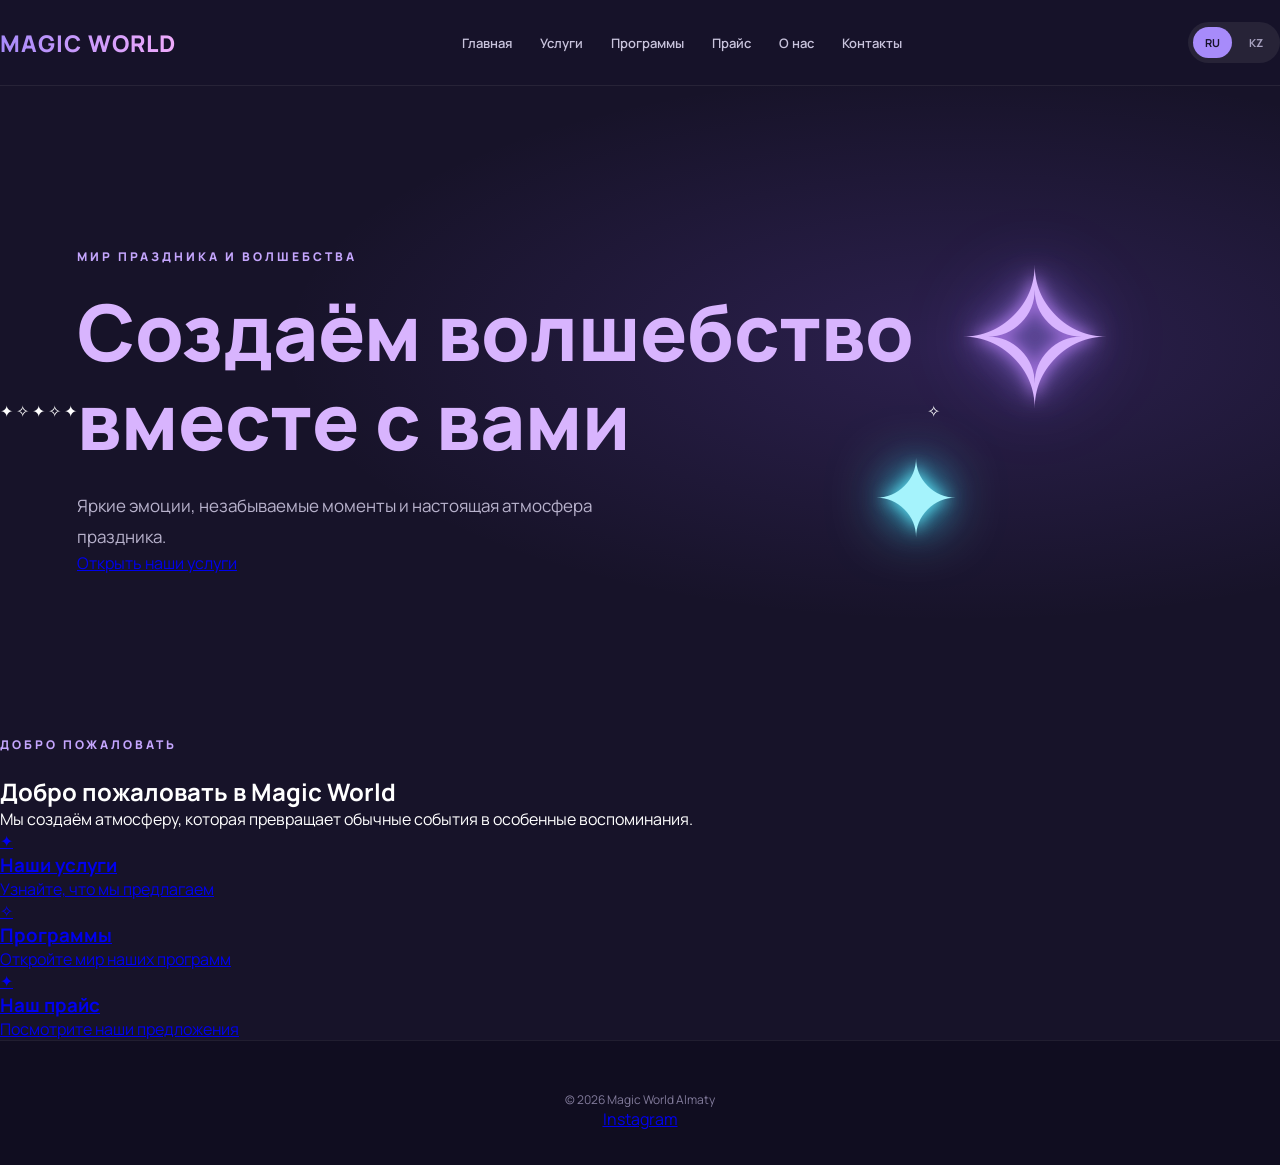
==== commit 3807d8f3: "Update index.html" ====
--- a/index.html
+++ b/index.html
@@ -3,300 +3,132 @@
 <head>
     <meta charset="UTF-8">
     <meta name="viewport" content="width=device-width, initial-scale=1.0">
-
+    <meta name="description" content="Magic World Almaty — создаём волшебство вместе с вами">
     <title>Magic World Almaty</title>
-    <meta name="description" content="Magic World Almaty — мир ярких праздников и незабываемых впечатлений.">
-
+    <link rel="stylesheet" href="style.css">
     <link rel="preconnect" href="https://fonts.googleapis.com">
-    <link rel="preconnect" href="https://fonts.gstatic.com" crossorigin>
-
     <link href="https://fonts.googleapis.com/css2?family=Manrope:wght@400;500;600;700;800&display=swap" rel="stylesheet">
-
-    <link rel="stylesheet" href="style.css">
 </head>
 
 <body>
 
-    <!-- ЗВЁЗДНЫЙ ФОН -->
-    <div class="stars"></div>
+<header class="header">
+    <div class="header-content">
 
-    <!-- ШАПКА -->
-    <header class="header">
-        <div class="container header-content">
+        <a href="index.html" class="logo">MAGIC WORLD</a>
 
-            <a href="#home" class="logo">
-                MAGIC WORLD
+        <nav class="nav">
+            <a href="index.html" class="active" data-ru="Главная" data-kz="Басты бет">Главная</a>
+            <a href="services.html" data-ru="Услуги" data-kz="Қызметтер">Услуги</a>
+            <a href="programs.html" data-ru="Программы" data-kz="Бағдарламалар">Программы</a>
+            <a href="prices.html" data-ru="Прайс" data-kz="Бағалар">Прайс</a>
+            <a href="about.html" data-ru="О нас" data-kz="Біз туралы">О нас</a>
+            <a href="contacts.html" data-ru="Контакты" data-kz="Байланыс">Контакты</a>
+        </nav>
+
+        <div class="language-switch">
+            <button class="lang-btn active" data-lang="ru">RU</button>
+            <button class="lang-btn" data-lang="kz">KZ</button>
+        </div>
+
+    </div>
+</header>
+
+<main>
+
+    <section class="hero" id="home">
+
+        <div class="hero-stars">
+            <span>✦</span>
+            <span>✧</span>
+            <span>✦</span>
+            <span>✧</span>
+            <span>✦</span>
+        </div>
+
+        <div class="hero-content">
+
+            <p class="hero-label"
+               data-ru="МИР ПРАЗДНИКА И ВОЛШЕБСТВА"
+               data-kz="МЕРЕКЕ МЕН СИҚЫР ӘЛЕМІ">
+               МИР ПРАЗДНИКА И ВОЛШЕБСТВА
+            </p>
+
+            <h1 data-ru="Создаём волшебство вместе с вами"
+                data-kz="Сізбен бірге сиқыр жасаймыз">
+                Создаём волшебство вместе с вами
+            </h1>
+
+            <p class="hero-description"
+               data-ru="Яркие эмоции, незабываемые моменты и настоящая атмосфера праздника."
+               data-kz="Жарқын эмоциялар, ұмытылмас сәттер және мерекенің ерекше атмосферасы.">
+               Яркие эмоции, незабываемые моменты и настоящая атмосфера праздника.
+            </p>
+
+            <a href="services.html" class="hero-button"
+               data-ru="Открыть наши услуги"
+               data-kz="Қызметтерімізді көру">
+               Открыть наши услуги
             </a>
 
-            <nav class="nav">
-                <a href="#home" data-ru="Главная" data-kz="Басты бет">Главная</a>
-                <a href="#services" data-ru="Услуги" data-kz="Қызметтер">Услуги</a>
-                <a href="#programs" data-ru="Программы" data-kz="Бағдарламалар">Программы</a>
-                <a href="#prices" data-ru="Прайс" data-kz="Бағалар">Прайс</a>
-                <a href="#about" data-ru="О нас" data-kz="Біз туралы">О нас</a>
-            </nav>
+        </div>
 
-            <div class="language-switch">
-                <button class="lang-btn active" data-lang="ru">РУС</button>
-                <button class="lang-btn" data-lang="kz">ҚАЗ</button>
-            </div>
+        <div class="hero-decoration">✧</div>
 
-        </div>
-    </header>
+    </section>
 
+    <section class="welcome">
 
-    <!-- ГЛАВНАЯ -->
-    <main>
+        <p class="section-label"
+           data-ru="ДОБРО ПОЖАЛОВАТЬ"
+           data-kz="ҚОШ КЕЛДІҢІЗ">
+           ДОБРО ПОЖАЛОВАТЬ
+        </p>
 
-        <section class="hero" id="home">
-            <div class="container hero-content">
+        <h2 data-ru="Добро пожаловать в Magic World"
+            data-kz="Magic World әлеміне қош келдіңіз">
+            Добро пожаловать в Magic World
+        </h2>
 
-                <p class="hero-label"
-                   data-ru="МИР ЯРКИХ ВПЕЧАТЛЕНИЙ"
-                   data-kz="ЖАРҚЫН ӘСЕРЛЕР ӘЛЕМІ">
-                    МИР ЯРКИХ ВПЕЧАТЛЕНИЙ
-                </p>
+        <p data-ru="Мы создаём атмосферу, которая превращает обычные события в особенные воспоминания."
+           data-kz="Біз қарапайым сәттерді ерекше естеліктерге айналдыратын атмосфера жасаймыз.">
+           Мы создаём атмосферу, которая превращает обычные события в особенные воспоминания.
+        </p>
 
-                <h1>
-                    <span data-ru="Создаём" data-kz="Біз">Создаём</span>
-                    <span class="gradient-text"
-                          data-ru="волшебство"
-                          data-kz="ғажайып">
-                        волшебство
-                    </span>
-                    <br>
-                    <span data-ru="вместе с вами"
-                          data-kz="сізбен бірге">
-                        вместе с вами
-                    </span>
-                </h1>
+    </section>
 
-                <p class="hero-description"
-                   data-ru="Праздники, эмоции и моменты, которые хочется запомнить."
-                   data-kz="Есте қалатын мерекелер, эмоциялар мен сәттер.">
-                    Праздники, эмоции и моменты, которые хочется запомнить.
-                </p>
+    <section class="quick-links">
 
-                <a href="#services" class="main-button"
-                   data-ru="Открыть мир Magic World"
-                   data-kz="Magic World әлемін ашу">
-                    Открыть мир Magic World
-                </a>
+        <a href="services.html" class="quick-card">
+            <span>✦</span>
+            <h3 data-ru="Наши услуги" data-kz="Қызметтеріміз">Наши услуги</h3>
+            <p data-ru="Узнайте, что мы предлагаем" data-kz="Біз ұсынатын қызметтер">Узнайте, что мы предлагаем</p>
+        </a>
 
-            </div>
-        </section>
+        <a href="programs.html" class="quick-card">
+            <span>✧</span>
+            <h3 data-ru="Программы" data-kz="Бағдарламалар">Программы</h3>
+            <p data-ru="Откройте мир наших программ" data-kz="Бағдарламаларымызды көріңіз">Откройте мир наших программ</p>
+        </a>
 
+        <a href="prices.html" class="quick-card">
+            <span>✦</span>
+            <h3 data-ru="Наш прайс" data-kz="Бағаларымыз">Наш прайс</h3>
+            <p data-ru="Посмотрите наши предложения" data-kz="Ұсыныстарымызды қараңыз">Посмотрите наши предложения</p>
+        </a>
 
-        <!-- УСЛУГИ -->
-        <section class="section" id="services">
-            <div class="container">
+    </section>
 
-                <div class="section-heading">
-                    <p class="section-label"
-                       data-ru="ЧТО МЫ ДЕЛАЕМ"
-                       data-kz="БІЗ НЕ ІСТЕЙМІЗ">
-                        ЧТО МЫ ДЕЛАЕМ
-                    </p>
+</main>
 
-                    <h2 data-ru="Наши услуги"
-                        data-kz="Біздің қызметтер">
-                        Наши услуги
-                    </h2>
+<footer class="footer">
+    <p>© 2026 Magic World Almaty</p>
+    <a href="https://www.instagram.com/magic_world_almaty/" target="_blank" rel="noopener noreferrer">
+        Instagram
+    </a>
+</footer>
 
-                    <p data-ru="Создаём атмосферу настоящего праздника."
-                       data-kz="Нағыз мерекелік көңіл күй сыйлаймыз.">
-                        Создаём атмосферу настоящего праздника.
-                    </p>
-                </div>
-
-                <div class="services-grid">
-
-                    <div class="service-card">
-                        <div class="card-icon">✨</div>
-                        <h3 data-ru="Аниматоры" data-kz="Аниматорлар">Аниматоры</h3>
-                        <p data-ru="Яркие персонажи и весёлое настроение."
-                           data-kz="Жарқын кейіпкерлер мен көтеріңкі көңіл күй.">
-                            Яркие персонажи и весёлое настроение.
-                        </p>
-                    </div>
-
-                    <div class="service-card">
-                        <div class="card-icon">🎭</div>
-                        <h3 data-ru="Шоу-программы" data-kz="Шоу бағдарламалар">Шоу-программы</h3>
-                        <p data-ru="Необычные выступления и впечатления."
-                           data-kz="Ерекше қойылымдар мен әсерлер.">
-                            Необычные выступления и впечатления.
-                        </p>
-                    </div>
-
-                    <div class="service-card">
-                        <div class="card-icon">🌟</div>
-                        <h3 data-ru="Организация праздников"
-                            data-kz="Мерекелерді ұйымдастыру">
-                            Организация праздников
-                        </h3>
-                        <p data-ru="Помогаем создавать особенные события."
-                           data-kz="Ерекше іс-шаралар ұйымдастыруға көмектесеміз.">
-                            Помогаем создавать особенные события.
-                        </p>
-                    </div>
-
-                </div>
-            </div>
-        </section>
-
-
-        <!-- ПРОГРАММЫ -->
-        <section class="section programs-section" id="programs">
-            <div class="container">
-
-                <div class="section-heading">
-                    <p class="section-label"
-                       data-ru="ВПЕЧАТЛЕНИЯ"
-                       data-kz="ӘСЕРЛЕР">
-                        ВПЕЧАТЛЕНИЯ
-                    </p>
-
-                    <h2 data-ru="Наши программы"
-                        data-kz="Біздің бағдарламалар">
-                        Наши программы
-                    </h2>
-                </div>
-
-                <div class="programs-grid">
-
-                    <div class="program-card">
-                        <h3 data-ru="Интерактивные программы"
-                            data-kz="Интерактивті бағдарламалар">
-                            Интерактивные программы
-                        </h3>
-                    </div>
-
-                    <div class="program-card">
-                        <h3 data-ru="Тематические выступления"
-                            data-kz="Тақырыптық қойылымдар">
-                            Тематические выступления
-                        </h3>
-                    </div>
-
-                    <div class="program-card">
-                        <h3 data-ru="Праздничные шоу"
-                            data-kz="Мерекелік шоулар">
-                            Праздничные шоу
-                        </h3>
-                    </div>
-
-                </div>
-            </div>
-        </section>
-
-
-        <!-- ПРАЙС -->
-        <section class="section price-section" id="prices">
-            <div class="container">
-
-                <div class="section-heading">
-                    <p class="section-label"
-                       data-ru="НАШИ ПРЕДЛОЖЕНИЯ"
-                       data-kz="БІЗДІҢ ҰСЫНЫСТАР">
-                        НАШИ ПРЕДЛОЖЕНИЯ
-                    </p>
-
-                    <h2 data-ru="Стоимость программ"
-                        data-kz="Бағдарламалардың бағасы">
-                        Стоимость программ
-                    </h2>
-
-                    <p data-ru="Актуальный прайс скоро появится на сайте."
-                       data-kz="Жаңартылған бағалар жақында сайтта жарияланады.">
-                        Актуальный прайс скоро появится на сайте.
-                    </p>
-                </div>
-
-            </div>
-        </section>
-
-
-        <!-- О НАС -->
-        <section class="section about-section" id="about">
-            <div class="container">
-
-                <div class="section-heading">
-                    <p class="section-label"
-                       data-ru="НЕМНОГО О НАС"
-                       data-kz="БІЗ ТУРАЛЫ">
-                        НЕМНОГО О НАС
-                    </p>
-
-                    <h2 data-ru="Magic World Almaty"
-                        data-kz="Magic World Almaty">
-                        Magic World Almaty
-                    </h2>
-
-                    <p data-ru="Мы создаём атмосферу праздника, дарим эмоции и превращаем обычные события в особенные моменты."
-                       data-kz="Біз мерекелік көңіл күй сыйлап, қарапайым сәттерді ерекше естеліктерге айналдырамыз.">
-                        Мы создаём атмосферу праздника, дарим эмоции и превращаем обычные события в особенные моменты.
-                    </p>
-                </div>
-
-            </div>
-        </section>
-
-
-        <!-- КАК МЫ РАБОТАЕМ -->
-        <section class="section steps-section">
-            <div class="container">
-
-                <div class="section-heading">
-                    <h2 data-ru="Как это работает?"
-                        data-kz="Бұл қалай жұмыс істейді?">
-                        Как это работает?
-                    </h2>
-                </div>
-
-                <div class="steps-grid">
-
-                    <div class="step-card">
-                        <span>01</span>
-                        <h3 data-ru="Выбираете программу"
-                            data-kz="Бағдарламаны таңдайсыз">
-                            Выбираете программу
-                        </h3>
-                    </div>
-
-                    <div class="step-card">
-                        <span>02</span>
-                        <h3 data-ru="Связываетесь с нами"
-                            data-kz="Бізбен байланысасыз">
-                            Связываетесь с нами
-                        </h3>
-                    </div>
-
-                    <div class="step-card">
-                        <span>03</span>
-                        <h3 data-ru="Наслаждаетесь праздником"
-                            data-kz="Мерекеден ләззат аласыз">
-                            Наслаждаетесь праздником
-                        </h3>
-                    </div>
-
-                </div>
-            </div>
-        </section>
-
-    </main>
-
-
-    <!-- ПОДВАЛ -->
-    <footer class="footer">
-        <div class="container">
-            <a href="#home" class="logo">MAGIC WORLD</a>
-            <p>© 2026 Magic World Almaty</p>
-        </div>
-    </footer>
-
-
-    <script src="script.js"></script>
+<script src="script.js"></script>
 
 </body>
 </html>
